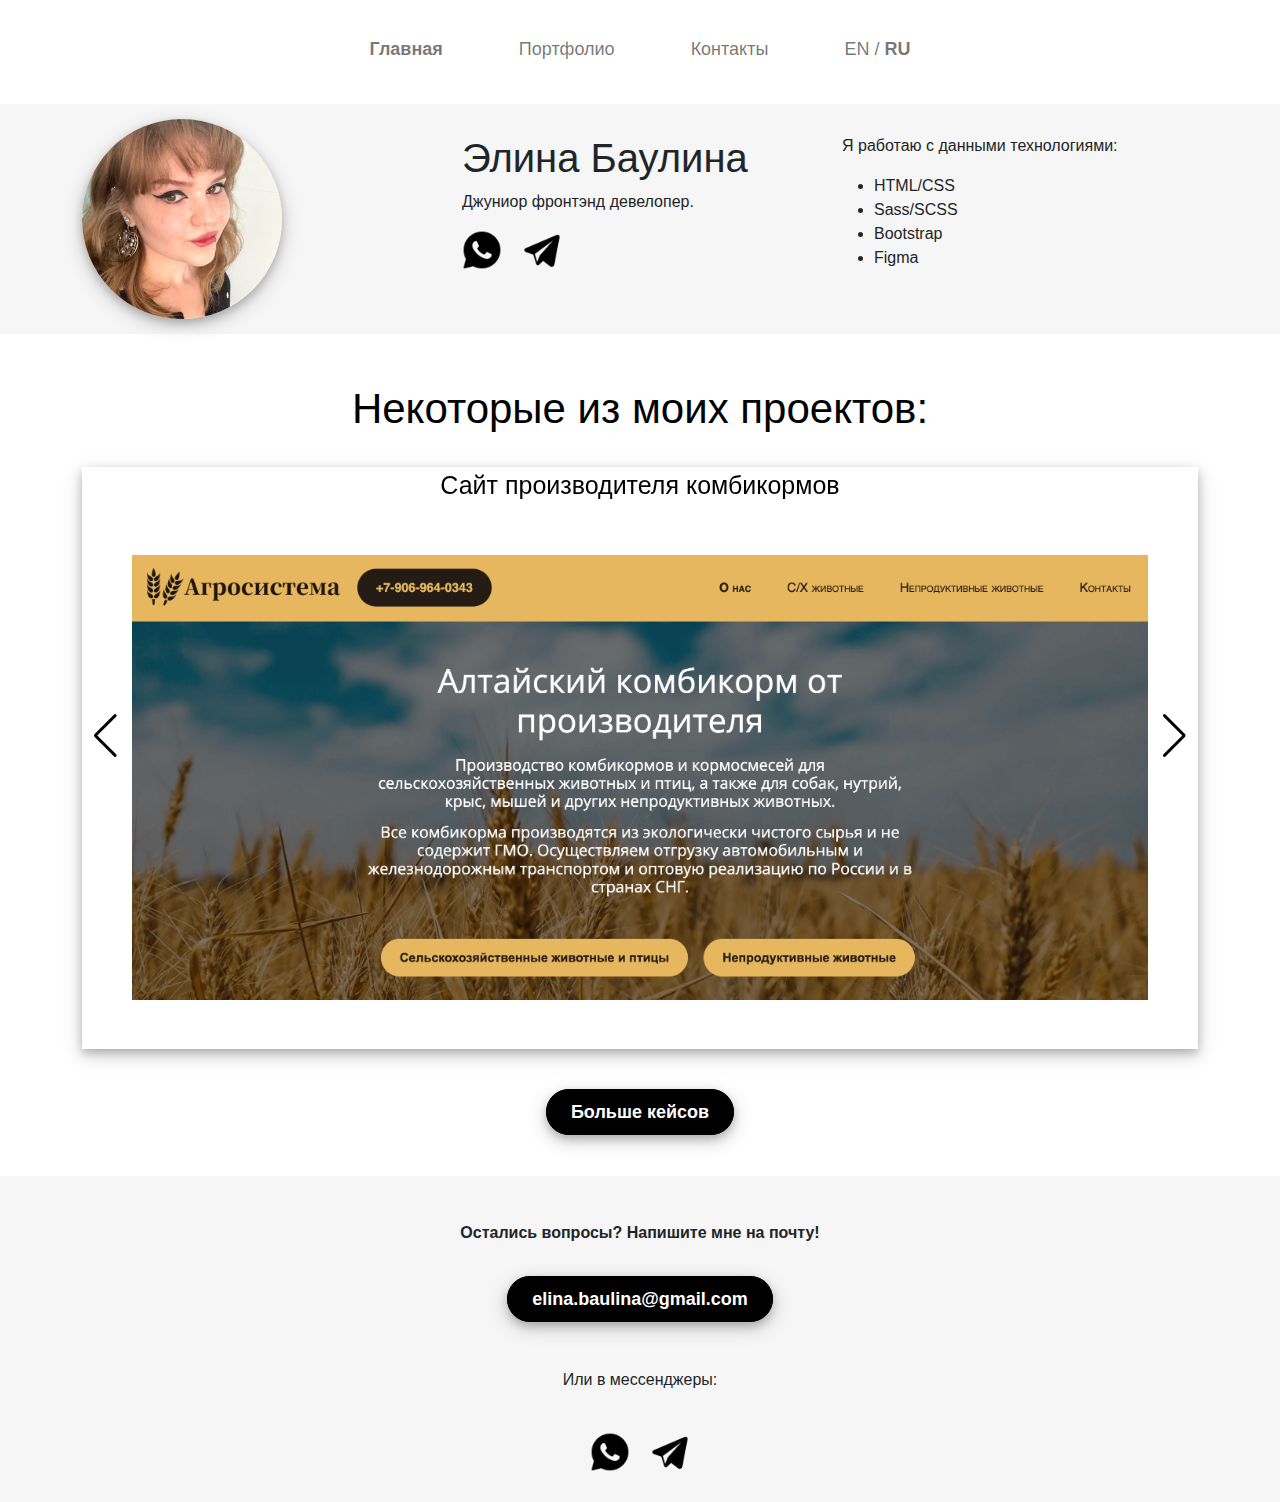
==== main.html @ d5767f3e "font experiments and edits from the senior" ====
<!DOCTYPE html>
<html lang="en">

<head>
    <meta charset="UTF-8">
    <meta name="viewport" content="width=device-width, initial-scale=1.0">
    <title>Элина Баулина</title>
    <link rel="stylesheet" href="css/bootstrap.min.css">
    <link rel="stylesheet" href="css/style.min.css">
    <link rel="stylesheet" href="css/swiper-bundle.min.css">
    <link rel="icon" href="img/favicon.png" type="image/png" sizes="64x64">
    <link rel="icon" href="img/favicon.png" type="image/png" sizes="32x32">
    <link rel="icon" href="img/favicon.png" type="image/png" sizes="16x16">
</head>

<body class="main">
    <div class="content">
        <div class="nav-table">
            <nav class="navbar navbar-expand-lg">
                <div class="container">
                    <button class="navbar-toggler" type="button" data-bs-toggle="collapse"
                        data-bs-target="#navbarSupportedContent" aria-controls="navbarSupportedContent"
                        aria-expanded="false" aria-label="Toggle navigation">
                        <span class="navbar-toggler-icon"></span>
                    </button>
                    <div class="collapse navbar-collapse" id="navbarSupportedContent">
                        <ul class="navbar-nav">
                            <li class="nav-item"><a class="nav-link" href="../portfolio/main.html"><b>Главная</b></a></li>
                            <li class="nav-item"><a class="nav-link" href="../portfolio/portfolioRU.html">Портфолио</a>
                            </li>
                            <li class="nav-item"><a class="nav-link" href="#contacts">Контакты</a></li>
                            <li class="nav-item"><a class="nav-link" href="../portfolio/index.html">EN / <b>RU</b></a></li>
                        </ul>
                    </div>
                </div>
            </nav>
        </div>
        
        <section class="meet-me">
            <div class="container">
                <div class="row">
                    
                    <div class="col-sm-4">
                        <div class="meet-me-content">
                            <picture>
                                <source srcset="img/me.webp" type="image/webp"><img class="face-pic" src="img/me.png"
                                    loading="lazy">
                            </picture>
                        </div>
                    </div>

                    <div class="col-sm-4">
                        <div class="meet-me-content">
                            <h1 class="title name">Элина Баулина</h1>
                            <p about-description>Джуниор фронтэнд девелопер.</p>
                            <ul class="menu-contacts contacts-change">
                                <li><a class="messenger" href="https://wa.me/381645310923">
                                        <picture>
                                            <source srcset="img/whatsapp.webp" type="image/webp"><img
                                                class="messenger-pic" src="img/whatsapp.png" loading="lazy">
                                        </picture>
                                    </a></li>
                                <li><a class="messenger" href="https://telegram.me/evastruggling">
                                        <picture>
                                            <source srcset="img/telegram.webp" type="image/webp"><img
                                                class="messenger-pic" src="img/telegram.png" loading="lazy">
                                        </picture>
                                    </a>
                                </li>
                            </ul>
                        </div>
                    </div>
                    <div class="col-sm-4">
                        <div class="meet-me-content">
                            <p class="skill"> Я работаю с данными технологиями:</p>
                            <ul class="skills">
                                <li>
                                    HTML/CSS
                                </li>
                                <li>
                                    Sass/SCSS
                                </li>
                                <li>
                                    Bootstrap
                                </li>
                                <li>
                                    Figma
                                </li>
                            </ul>
                        </div>
                    </div>
                    <div class="col-sm-2">
                    </div>
                </div>
            </div>
        </section>

        <section class="portfolio">
            <div class="container">
                <div class="row">
                    <div class="col-12">
                        <div class="portfolio-block">
                            <h1 class="title">Некоторые из моих проектов:</h1>
                            <div class="projects first">
                                <div class="swiper">
                                    <div class="swiper-wrapper">
                                        <div class="swiper-slide">
                                            <a class="swiper-link" href="../portfolio/index.html">Сайт производителя комбикормов</a>
                                            <source srcset="img/project1_1.webp" type="image/webp">
                                            <img src="img/project1_1.png" class="swiper-img" loading="lazy" alt="">

                                        </div>

                                        <div class="swiper-slide">
                                            <a class="swiper-link" href="../portfolio/index.html">Курсы по монтажу в CapCut</a>
                                            <source srcset="img/project2_1.webp" type="image/webp">
                                            <img src="img/project2_1.png" class="swiper-img" loading="lazy" alt="">

                                        </div>

                                    </div>
                                    <div class="container-buttons">
                                        <div class="swiper-button-prev">Previous</div>
                                        <div class="swiper-button-next">Next</div>
                                    </div>
                                </div>

                            </div>
                            <div class="check"><a class="project-button" href="../portfolio/portfolioRU.html"
                                    title="project-link"><b>Больше кейсов</b></a></div>
                        </div>
                    </div>
                </div>
            </div>
        </section>

    </div>

    <footer>
        <div class="container">
            <div class="footer-contacts" id="contacts">
                <p class="footer-description"><b>Остались вопросы? Напишите мне на почту!</b></p>
                <a class="call" href="mailto:elina.baulina@gmail.com" title="Call me"><b>elina.baulina@gmail.com</b></a>
                <p class="footer-description last">Или в мессенджеры:</p>
                <ul class="menu-contacts">
                    <li><a class="messenger" href="https://wa.me/381645310923">
                            <picture>
                                <source srcset="img/whatsapp.webp" type="image/webp"><img class="messenger-pic"
                                    src="img/whatsapp.png" loading="lazy">
                            </picture>
                        </a>
                    </li>
                    <li><a class="messenger" href="https://telegram.me/evastruggling">
                            <picture>
                                <source srcset="img/telegram.webp" type="image/webp"><img class="messenger-pic"
                                    src="img/telegram.png" loading="lazy">
                            </picture>
                        </a>
                    </li>
                </ul>
            </div>
        </div>
    </footer>

    <script src="js/bootstrap.min.js"></script>
    <script src="js/swiper-bundle.min.js"></script>
    <script src="js/plugin.js"></script>
</body>

</html>
---- css/style.min.css ----
@import"https://fonts.cdnfonts.com/css/gilroy-bold";.main{font-family:Gilroy-Regular,sans-serif}.main .nav-table{align-items:center;width:100%}.main .navbar-nav{list-style:none;display:flex;flex-direction:row;margin-left:auto;margin-right:auto}.main .navbar-nav .nav-item{padding:30px;padding-top:20px;padding-bottom:25px;font-size:18px}.main .meet-me{background-color:#f6f6f6}.main .meet-me .meet-me-content .face-pic{max-width:100%;width:200px;border-radius:120px;box-shadow:0 4px 8px 0 rgba(0,0,0,.2),0 6px 20px 0 rgba(0,0,0,.19);margin-top:15px;margin-bottom:15px;margin-left:auto}.main .meet-me .meet-me-content .contacts-change{justify-content:left}.main .meet-me .meet-me-content .name{margin-top:30px}.main .meet-me .meet-me-content .skill{margin-top:30px}.main .about-me{background-color:#f6f6f6;background-size:cover;overflow:hidden;position:relative}.main .about-me .about-block .title{color:#000;font-size:42px;text-align:center;padding-top:50px;padding-bottom:25px;margin-left:auto;margin-right:auto;max-width:700px}.main .about-me .about-block .about-description{color:#000;font-family:Open Sans,sans-serif;font-weight:400;text-align:center;font-size:20px;margin-left:auto;margin-right:auto;max-width:700px;line-height:116%}.main .about-me .about-block .bottom{padding-top:15px;padding-bottom:39px}.main .portfolio-block .title{color:#000;font-size:42px;text-align:center;padding-top:50px;padding-bottom:25px;margin-left:auto;margin-right:auto;max-width:700px}.main .portfolio-block .check{text-align:center}.main .portfolio-block .check .project-button{background-color:#000;padding:12px 24px;font-size:18px;border-radius:26px;border:solid 1px #000;text-decoration:none;color:#fff;box-shadow:0 4px 8px 0 rgba(0,0,0,.2),0 6px 20px 0 rgba(0,0,0,.19)}.main .portfolio-block .check .project-button:hover{background-color:#f6f6f6;color:#000;transition:.3s}.main .portfolio-block .projects{text-align:center;margin-bottom:50px}.main .portfolio-block .projects .swiper{box-shadow:0 4px 8px 0 rgba(0,0,0,.2),0 6px 20px 0 rgba(0,0,0,.19);display:flex;flex-direction:row;position:relative}.main .portfolio-block .projects .swiper .container-buttons{position:absolute;width:100%;height:100%}.main .portfolio-block .projects .swiper .swiper-button-prev,.main .portfolio-block .projects .swiper .swiper-button-next{font-size:0;top:50%;transform:translateY(-50%);font-size:0;color:#000}.main .portfolio-block .projects .swiper-slide .swiper-link{text-decoration:none;color:#000;font-size:25px}.main .portfolio-block .projects .swiper-slide .swiper-img{max-width:100%;position:relative;padding:50px;padding-bottom:0px;margin-bottom:50px}.main .separate-site{margin-top:50px;border-radius:45px;box-shadow:0 4px 8px 0 rgba(0,0,0,.2),0 6px 20px 0 rgba(0,0,0,.19);max-width:90%;margin-left:auto;margin-right:auto}.main .separate-site .site-pic{width:100%;padding-bottom:50px;border-radius:45px}.main .separate-site .site-titles{text-align:center;font-size:20px;text-decoration:none}.main .separate-site .site-description{text-align:center;width:80%;font-size:16px;margin-left:auto;margin-right:auto;padding-bottom:50px;text-decoration:none}.main .site-link{text-decoration:none;color:#000}.main .site-link:hover{color:#000}.main .full-size-pic{max-width:100%;margin-top:50px;box-shadow:0 4px 8px 0 rgba(0,0,0,.2),0 6px 20px 0 rgba(0,0,0,.19)}.main .visit-pic{max-width:100%;height:20px;margin-top:auto;margin-bottom:auto}footer{width:100%;text-align:center;margin-top:50px;background-color:#f6f6f6}footer .footer-contacts .footer-description{padding-top:45px;padding-bottom:25px}footer .footer-contacts .call{background-color:#000;padding:12px 24px;font-size:18px;border-radius:26px;border:solid 1px #000;text-decoration:none;color:#fff;box-shadow:0 4px 8px 0 rgba(0,0,0,.2),0 6px 20px 0 rgba(0,0,0,.19)}footer .footer-contacts .call:hover{background-color:#f6f6f6;color:#000;transition:.3s}.menu-contacts{display:flex;justify-content:center;list-style:none;gap:20px;padding-bottom:30px;margin:0;padding-left:0}.messenger{display:flex}.messenger-pic{max-width:100%;height:40px}.last{margin-top:10px;margin-bottom:15px}/*# sourceMappingURL=style.min.css.map */
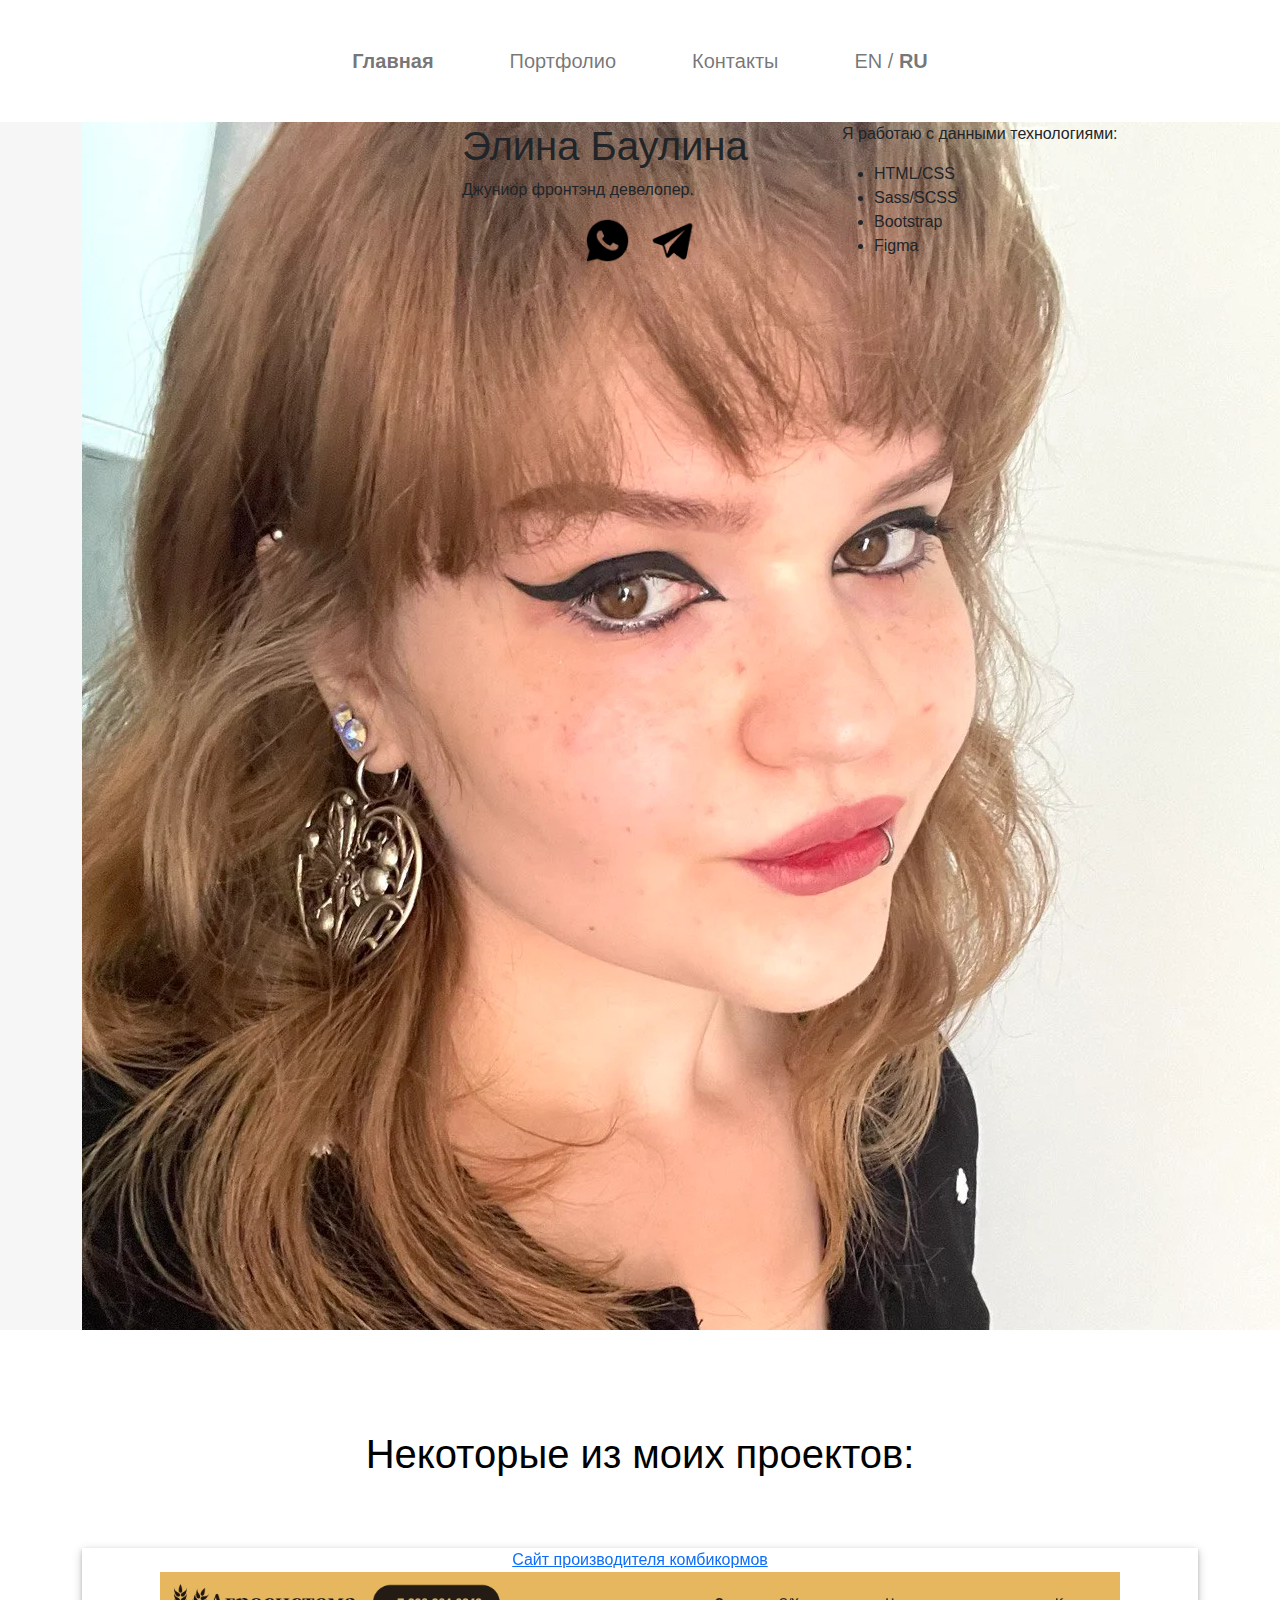
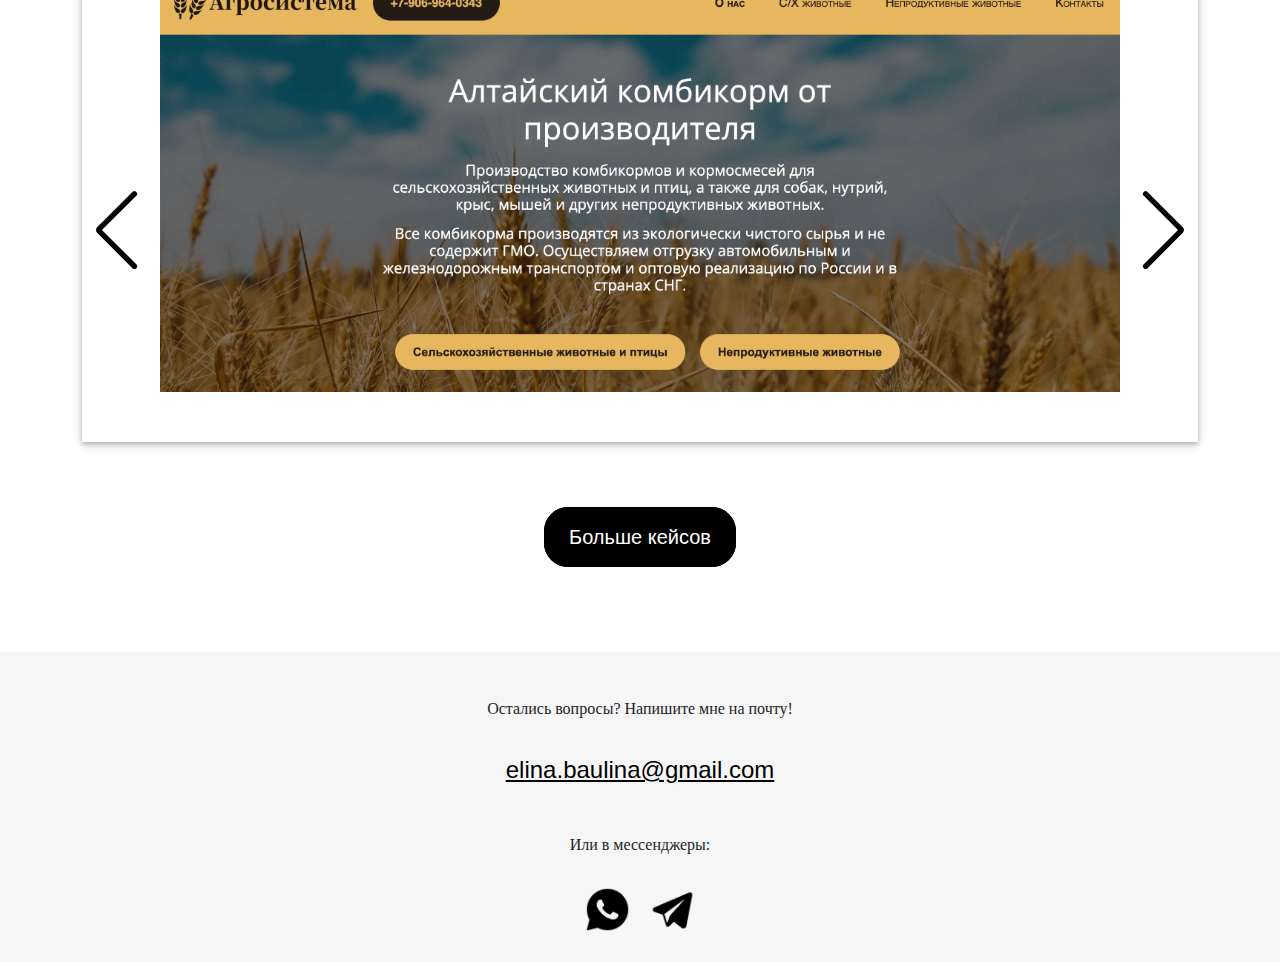
==== commit 05217c11: "more mistakes fixed" ====
--- a/main.html
+++ b/main.html
@@ -5,6 +5,7 @@
     <meta charset="UTF-8">
     <meta name="viewport" content="width=device-width, initial-scale=1.0">
     <title>Элина Баулина</title>
+    <link href="https://fonts.cdnfonts.com/css/gilroy-bold" rel="stylesheet">
     <link rel="stylesheet" href="css/bootstrap.min.css">
     <link rel="stylesheet" href="css/style.min.css">
     <link rel="stylesheet" href="css/swiper-bundle.min.css">
@@ -127,7 +128,7 @@
 
                             </div>
                             <div class="check"><a class="project-button" href="../portfolio/portfolioRU.html"
-                                    title="project-link"><b>Больше кейсов</b></a></div>
+                                    title="project-link">Больше кейсов</a></div>
                         </div>
                     </div>
                 </div>
@@ -139,8 +140,8 @@
     <footer>
         <div class="container">
             <div class="footer-contacts" id="contacts">
-                <p class="footer-description"><b>Остались вопросы? Напишите мне на почту!</b></p>
-                <a class="call" href="mailto:elina.baulina@gmail.com" title="Call me"><b>elina.baulina@gmail.com</b></a>
+                <p class="footer-description">Остались вопросы? Напишите мне на почту!</p>
+                <a class="call" href="mailto:elina.baulina@gmail.com" title="Call me">elina.baulina@gmail.com</a>
                 <p class="footer-description last">Или в мессенджеры:</p>
                 <ul class="menu-contacts">
                     <li><a class="messenger" href="https://wa.me/381645310923">
--- a/css/style.min.css
+++ b/css/style.min.css
@@ -1 +1 @@
-@import"https://fonts.cdnfonts.com/css/gilroy-bold";.main{font-family:Gilroy-Regular,sans-serif}.main .nav-table{align-items:center;width:100%}.main .navbar-nav{list-style:none;display:flex;flex-direction:row;margin-left:auto;margin-right:auto}.main .navbar-nav .nav-item{padding:30px;padding-top:20px;padding-bottom:25px;font-size:18px}.main .meet-me{background-color:#f6f6f6}.main .meet-me .meet-me-content .face-pic{max-width:100%;width:200px;border-radius:120px;box-shadow:0 4px 8px 0 rgba(0,0,0,.2),0 6px 20px 0 rgba(0,0,0,.19);margin-top:15px;margin-bottom:15px;margin-left:auto}.main .meet-me .meet-me-content .contacts-change{justify-content:left}.main .meet-me .meet-me-content .name{margin-top:30px}.main .meet-me .meet-me-content .skill{margin-top:30px}.main .about-me{background-color:#f6f6f6;background-size:cover;overflow:hidden;position:relative}.main .about-me .about-block .title{color:#000;font-size:42px;text-align:center;padding-top:50px;padding-bottom:25px;margin-left:auto;margin-right:auto;max-width:700px}.main .about-me .about-block .about-description{color:#000;font-family:Open Sans,sans-serif;font-weight:400;text-align:center;font-size:20px;margin-left:auto;margin-right:auto;max-width:700px;line-height:116%}.main .about-me .about-block .bottom{padding-top:15px;padding-bottom:39px}.main .portfolio-block .title{color:#000;font-size:42px;text-align:center;padding-top:50px;padding-bottom:25px;margin-left:auto;margin-right:auto;max-width:700px}.main .portfolio-block .check{text-align:center}.main .portfolio-block .check .project-button{background-color:#000;padding:12px 24px;font-size:18px;border-radius:26px;border:solid 1px #000;text-decoration:none;color:#fff;box-shadow:0 4px 8px 0 rgba(0,0,0,.2),0 6px 20px 0 rgba(0,0,0,.19)}.main .portfolio-block .check .project-button:hover{background-color:#f6f6f6;color:#000;transition:.3s}.main .portfolio-block .projects{text-align:center;margin-bottom:50px}.main .portfolio-block .projects .swiper{box-shadow:0 4px 8px 0 rgba(0,0,0,.2),0 6px 20px 0 rgba(0,0,0,.19);display:flex;flex-direction:row;position:relative}.main .portfolio-block .projects .swiper .container-buttons{position:absolute;width:100%;height:100%}.main .portfolio-block .projects .swiper .swiper-button-prev,.main .portfolio-block .projects .swiper .swiper-button-next{font-size:0;top:50%;transform:translateY(-50%);font-size:0;color:#000}.main .portfolio-block .projects .swiper-slide .swiper-link{text-decoration:none;color:#000;font-size:25px}.main .portfolio-block .projects .swiper-slide .swiper-img{max-width:100%;position:relative;padding:50px;padding-bottom:0px;margin-bottom:50px}.main .separate-site{margin-top:50px;border-radius:45px;box-shadow:0 4px 8px 0 rgba(0,0,0,.2),0 6px 20px 0 rgba(0,0,0,.19);max-width:90%;margin-left:auto;margin-right:auto}.main .separate-site .site-pic{width:100%;padding-bottom:50px;border-radius:45px}.main .separate-site .site-titles{text-align:center;font-size:20px;text-decoration:none}.main .separate-site .site-description{text-align:center;width:80%;font-size:16px;margin-left:auto;margin-right:auto;padding-bottom:50px;text-decoration:none}.main .site-link{text-decoration:none;color:#000}.main .site-link:hover{color:#000}.main .full-size-pic{max-width:100%;margin-top:50px;box-shadow:0 4px 8px 0 rgba(0,0,0,.2),0 6px 20px 0 rgba(0,0,0,.19)}.main .visit-pic{max-width:100%;height:20px;margin-top:auto;margin-bottom:auto}footer{width:100%;text-align:center;margin-top:50px;background-color:#f6f6f6}footer .footer-contacts .footer-description{padding-top:45px;padding-bottom:25px}footer .footer-contacts .call{background-color:#000;padding:12px 24px;font-size:18px;border-radius:26px;border:solid 1px #000;text-decoration:none;color:#fff;box-shadow:0 4px 8px 0 rgba(0,0,0,.2),0 6px 20px 0 rgba(0,0,0,.19)}footer .footer-contacts .call:hover{background-color:#f6f6f6;color:#000;transition:.3s}.menu-contacts{display:flex;justify-content:center;list-style:none;gap:20px;padding-bottom:30px;margin:0;padding-left:0}.messenger{display:flex}.messenger-pic{max-width:100%;height:40px}.last{margin-top:10px;margin-bottom:15px}/*# sourceMappingURL=style.min.css.map */+@import"https://fonts.cdnfonts.com/css/gilroy-bold";.main{font-family:Gilroy-Regular,sans-serif}.main .nav-table{align-items:center;width:100%}.main .navbar-nav{list-style:none;display:flex;flex-direction:row;margin-left:auto;margin-right:auto}.main .navbar-nav .nav-item{padding:30px;font-size:20px}.main .meet-me{background-color:#f6f6f6}.main .meet-me .meet-wrap{display:flex;flex-direction:row;position:relative}.main .meet-me .meet-wrap .meet-me-content{margin-top:auto;margin-bottom:auto}.main .meet-me .meet-wrap .meet-me-content .face-pic{max-width:100%;width:300px;border-radius:27px;box-shadow:0 2px 4px 0 rgba(0,0,0,.2),0 3px 10px 0 rgba(0,0,0,.19);margin:35px;margin-left:150px}.main .meet-me .meet-wrap .meet-me-content .contacts-change{justify-content:left}.main .meet-me .meet-wrap .meet-me-content .name{font-size:54px;padding-right:100px}.main .meet-me .meet-wrap .meet-me-content .skill{font-family:Gilroy-Bold}.main .about-me{background-color:#f6f6f6;background-size:cover;overflow:hidden;position:relative}.main .about-me .about-block .title{color:#000;font-size:40px;text-align:center;padding-top:50px;padding-bottom:20px;margin-left:auto;margin-right:auto;max-width:800px}.main .about-me .about-block .about-description{color:#000;font-weight:400;text-align:center;font-size:22px;margin-left:auto;margin-right:auto;max-width:700px;line-height:116%}.main .about-me .about-block .bottom{padding-top:20px;padding-bottom:40px}.main .portfolio-block .title{margin-top:50px;margin-bottom:50px;color:#000;font-size:40px;text-align:center;padding-top:50px;padding-bottom:20px;margin-left:auto;margin-right:auto;max-width:800px}.main .portfolio-block .check{text-align:center}.main .portfolio-block .check .project-button{font-family:Gilroy-Bold,sans-serif;background-color:#000;padding:18px 24px;font-size:20px;border-radius:24px;border:solid 1px #000;text-decoration:none;color:#fff}.main .portfolio-block .check .project-button:hover{background-color:#f6f6f6;color:#000;transition:.3s}.main .portfolio-block .projects{text-align:center;margin-bottom:80px}.main .portfolio-block .projects .swiper{box-shadow:0 2px 4px 0 rgba(0,0,0,.2),0 3px 10px 0 rgba(0,0,0,.19);display:flex;flex-direction:row;position:relative}.main .portfolio-block .projects .swiper .container-buttons{position:absolute;width:100%;height:100%}.main .portfolio-block .projects .swiper .swiper-button-prev,.main .portfolio-block .projects .swiper .swiper-button-next{font-size:0;transform:translateY(-50%);font-size:0;color:#000;--swiper-navigation-size: 80px;top:calc(50% + 75px)}.main .portfolio-block .projects .swiper-slide .swiper-title{text-decoration:none;color:#000;font-size:28px;margin-top:50px;margin-bottom:20px}.main .portfolio-block .projects .swiper-slide .swiper-img{max-width:95%;position:relative;padding:50px;padding-top:0px;padding-bottom:0px;margin-bottom:50px}.main .separate-site{margin-top:50px;border-radius:45px;box-shadow:0 2px 4px 0 rgba(0,0,0,.2),0 3px 10px 0 rgba(0,0,0,.19);max-width:90%;margin-left:auto;margin-right:auto}.main .separate-site .site-pic{width:100%;padding-bottom:50px;border-radius:45px}.main .separate-site .site-titles{text-align:center;font-size:24px;text-decoration:none}.main .separate-site .site-description{font-family:Gilroy-Regular;text-align:center;width:80%;font-size:20px;margin-left:auto;margin-right:auto;padding-bottom:55px;text-decoration:none}.main .site-link{font-family:Gilroy-Bold,sans-serif;background-color:#000;padding:18px 24px;font-size:20px;border-radius:24px;border:solid 1px #000;text-decoration:none;color:#fff;font-family:Gilroy-Bold;margin-right:auto;margin-left:auto}.main .site-link:hover{color:#000}.main .full-size-pic{max-width:100%;margin-top:50px;box-shadow:0 2px 4px 0 rgba(0,0,0,.2),0 3px 10px 0 rgba(0,0,0,.19)}.main .visit-pic{max-width:100%;height:20px;margin-top:auto;margin-bottom:auto}footer{width:100%;text-align:center;margin-top:100px;background-color:#f6f6f6}footer .footer-contacts .footer-description{font-family:Gilroy-Bold;padding-top:45px;padding-bottom:15px}footer .footer-contacts .call{font-size:24px;color:#000}footer .footer-contacts .call:hover{background-color:#f6f6f6;color:#000;transition:.3s}.menu-contacts{display:flex;justify-content:center;list-style:none;gap:20px;padding-bottom:30px;margin:0;padding-left:0}.messenger{display:flex}.messenger-pic{max-width:100%;height:45px}.last{margin-bottom:15px}/*# sourceMappingURL=style.min.css.map */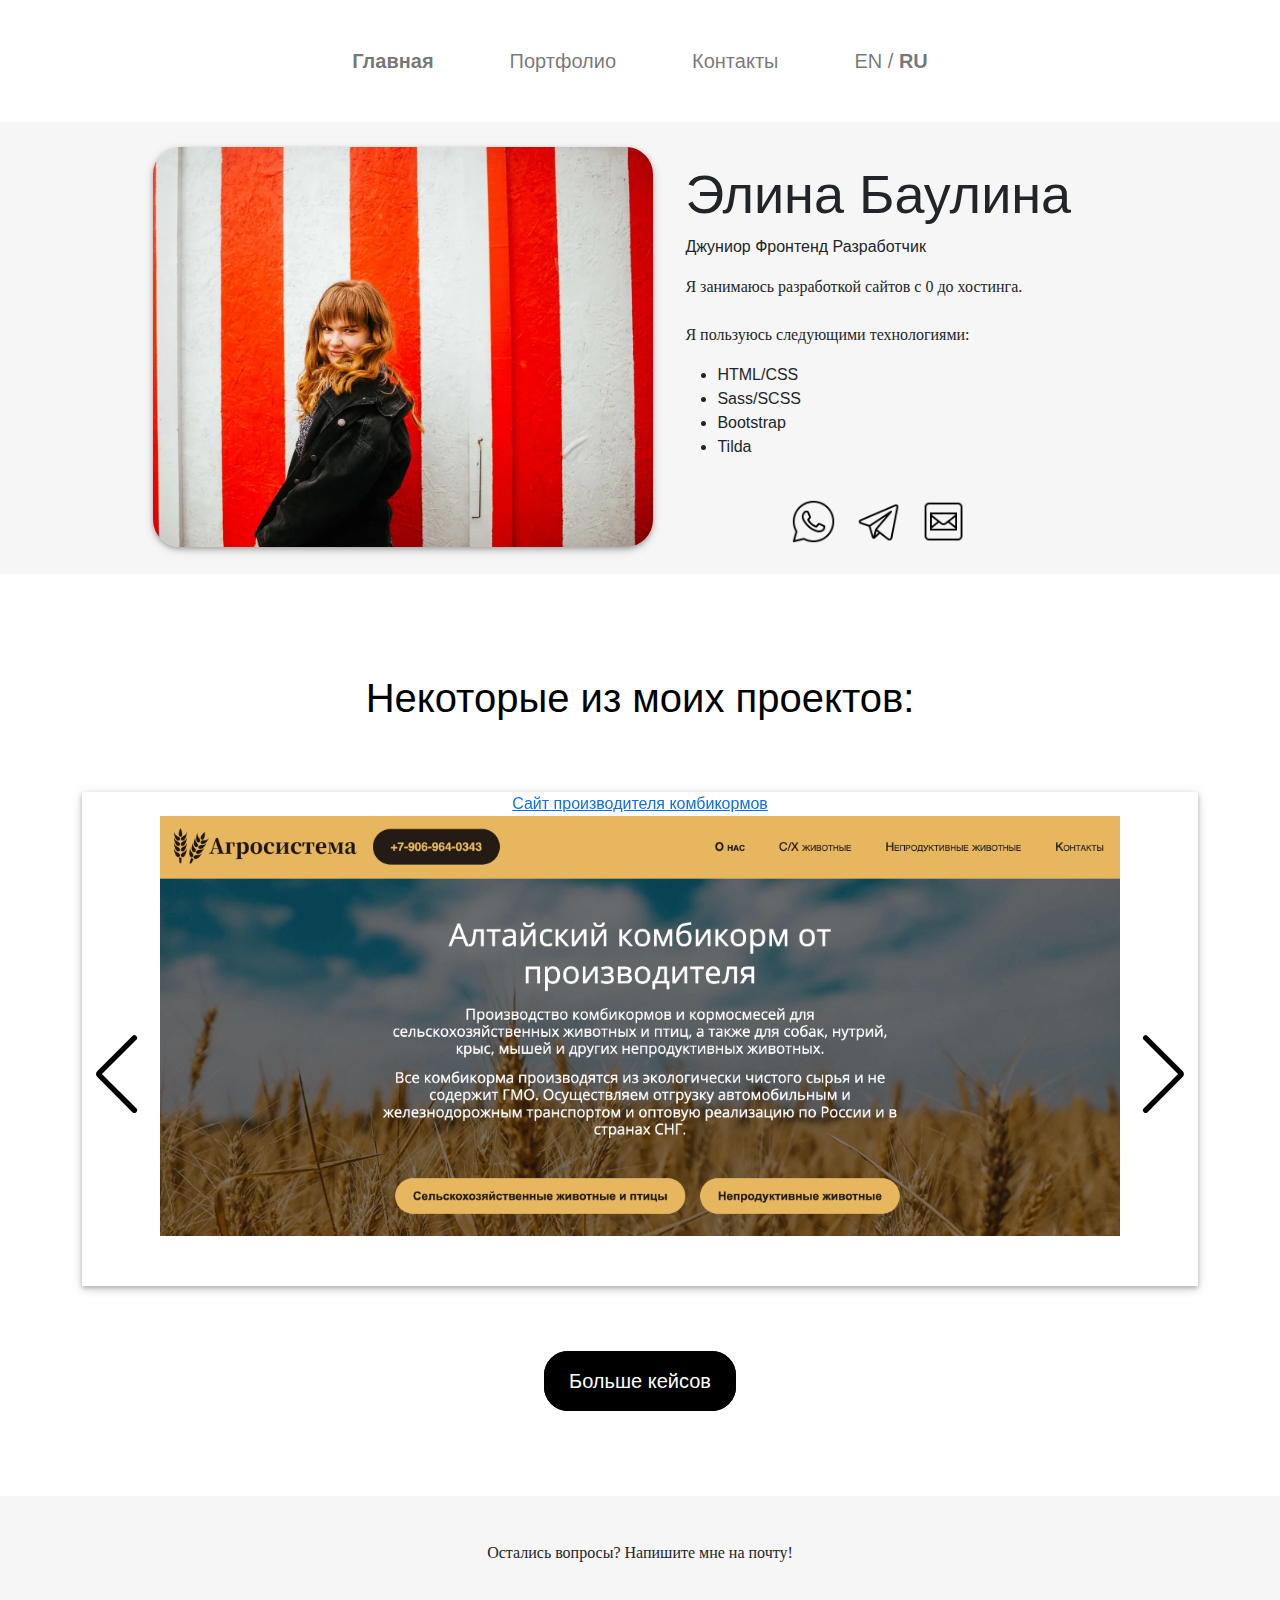
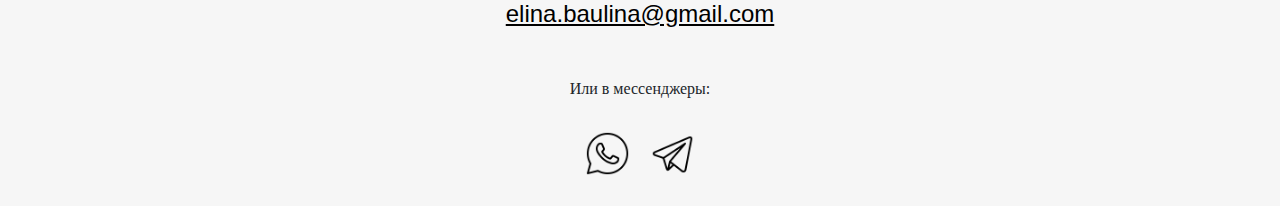
==== commit a29f5bb3: "hopefully header is done" ====
--- a/main.html
+++ b/main.html
@@ -26,72 +26,68 @@
                     </button>
                     <div class="collapse navbar-collapse" id="navbarSupportedContent">
                         <ul class="navbar-nav">
-                            <li class="nav-item"><a class="nav-link" href="../portfolio/main.html"><b>Главная</b></a></li>
+                            <li class="nav-item"><a class="nav-link" href="../portfolio/main.html"><b>Главная</b></a>
+                            </li>
                             <li class="nav-item"><a class="nav-link" href="../portfolio/portfolioRU.html">Портфолио</a>
                             </li>
                             <li class="nav-item"><a class="nav-link" href="#contacts">Контакты</a></li>
-                            <li class="nav-item"><a class="nav-link" href="../portfolio/index.html">EN / <b>RU</b></a></li>
+                            <li class="nav-item"><a class="nav-link" href="../portfolio/index.html">EN / <b>RU</b></a>
+                            </li>
                         </ul>
                     </div>
                 </div>
             </nav>
         </div>
-        
+
         <section class="meet-me">
-            <div class="container">
-                <div class="row">
-                    
-                    <div class="col-sm-4">
-                        <div class="meet-me-content">
-                            <picture>
-                                <source srcset="img/me.webp" type="image/webp"><img class="face-pic" src="img/me.png"
-                                    loading="lazy">
-                            </picture>
-                        </div>
-                    </div>
+            <div class="meet-wrap">
+                <div class="meet-me-content-1">
+                    <picture>
+                        <source srcset="img/me.webp" type="image/webp"><img class="face-pic" src="img/me.png"
+                            loading="lazy">
+                    </picture>
+                </div>
 
-                    <div class="col-sm-4">
-                        <div class="meet-me-content">
-                            <h1 class="title name">Элина Баулина</h1>
-                            <p about-description>Джуниор фронтэнд девелопер.</p>
-                            <ul class="menu-contacts contacts-change">
-                                <li><a class="messenger" href="https://wa.me/381645310923">
-                                        <picture>
-                                            <source srcset="img/whatsapp.webp" type="image/webp"><img
-                                                class="messenger-pic" src="img/whatsapp.png" loading="lazy">
-                                        </picture>
-                                    </a></li>
-                                <li><a class="messenger" href="https://telegram.me/evastruggling">
-                                        <picture>
-                                            <source srcset="img/telegram.webp" type="image/webp"><img
-                                                class="messenger-pic" src="img/telegram.png" loading="lazy">
-                                        </picture>
-                                    </a>
-                                </li>
-                            </ul>
-                        </div>
-                    </div>
-                    <div class="col-sm-4">
-                        <div class="meet-me-content">
-                            <p class="skill"> Я работаю с данными технологиями:</p>
-                            <ul class="skills">
-                                <li>
-                                    HTML/CSS
-                                </li>
-                                <li>
-                                    Sass/SCSS
-                                </li>
-                                <li>
-                                    Bootstrap
-                                </li>
-                                <li>
-                                    Figma
-                                </li>
-                            </ul>
-                        </div>
-                    </div>
-                    <div class="col-sm-2">
-                    </div>
+                <div class="meet-me-content-2">
+                    <h1 class="title name">Элина Баулина</h1>
+                    <p about-description> Джуниор Фронтенд Разработчик</p>
+                    <p class="skill"> Я занимаюсь разработкой сайтов с 0 до хостинга.<br> <br> Я пользуюсь следующими технологиями:</p>
+                    <ul class="skills">
+                        <li>
+                            HTML/CSS
+                        </li>
+                        <li>
+                            Sass/SCSS
+                        </li>
+                        <li>
+                            Bootstrap
+                        </li>
+                        <li>
+                            Tilda
+                        </li>
+                    </ul>
+                    <ul class="menu-contacts contacts-change">
+                        <li><a class="messenger" href="https://wa.me/381645310923">
+                                <picture>
+                                    <source srcset="img/whatsapp.webp" type="image/webp"><img class="messenger-pic"
+                                        src="img/whatsapp.png" loading="lazy">
+                                </picture>
+                            </a></li>
+                        <li><a class="messenger" href="https://telegram.me/evastruggling">
+                                <picture>
+                                    <source srcset="img/telegram.webp" type="image/webp"><img class="messenger-pic"
+                                        src="img/telegram.png" loading="lazy">
+                                </picture>
+                            </a>
+                        </li>
+                        <li><a class="messenger" href="mailto:elina.baulina@gmail.com">
+                                <picture>
+                                    <source srcset="img/mail.webp" type="image/webp"><img class="messenger-pic"
+                                        src="img/mail.png" loading="lazy">
+                                </picture>
+                            </a>
+                        </li>
+                    </ul>
                 </div>
             </div>
         </section>
@@ -106,14 +102,16 @@
                                 <div class="swiper">
                                     <div class="swiper-wrapper">
                                         <div class="swiper-slide">
-                                            <a class="swiper-link" href="../portfolio/index.html">Сайт производителя комбикормов</a>
+                                            <a class="swiper-link" href="../portfolio/index.html">Сайт производителя
+                                                комбикормов</a>
                                             <source srcset="img/project1_1.webp" type="image/webp">
                                             <img src="img/project1_1.png" class="swiper-img" loading="lazy" alt="">
 
                                         </div>
 
                                         <div class="swiper-slide">
-                                            <a class="swiper-link" href="../portfolio/index.html">Курсы по монтажу в CapCut</a>
+                                            <a class="swiper-link" href="../portfolio/index.html">Курсы по монтажу в
+                                                CapCut</a>
                                             <source srcset="img/project2_1.webp" type="image/webp">
                                             <img src="img/project2_1.png" class="swiper-img" loading="lazy" alt="">
 
--- a/css/style.min.css
+++ b/css/style.min.css
@@ -1 +1 @@
-@import"https://fonts.cdnfonts.com/css/gilroy-bold";.main{font-family:Gilroy-Regular,sans-serif}.main .nav-table{align-items:center;width:100%}.main .navbar-nav{list-style:none;display:flex;flex-direction:row;margin-left:auto;margin-right:auto}.main .navbar-nav .nav-item{padding:30px;font-size:20px}.main .meet-me{background-color:#f6f6f6}.main .meet-me .meet-wrap{display:flex;flex-direction:row;position:relative}.main .meet-me .meet-wrap .meet-me-content{margin-top:auto;margin-bottom:auto}.main .meet-me .meet-wrap .meet-me-content .face-pic{max-width:100%;width:300px;border-radius:27px;box-shadow:0 2px 4px 0 rgba(0,0,0,.2),0 3px 10px 0 rgba(0,0,0,.19);margin:35px;margin-left:150px}.main .meet-me .meet-wrap .meet-me-content .contacts-change{justify-content:left}.main .meet-me .meet-wrap .meet-me-content .name{font-size:54px;padding-right:100px}.main .meet-me .meet-wrap .meet-me-content .skill{font-family:Gilroy-Bold}.main .about-me{background-color:#f6f6f6;background-size:cover;overflow:hidden;position:relative}.main .about-me .about-block .title{color:#000;font-size:40px;text-align:center;padding-top:50px;padding-bottom:20px;margin-left:auto;margin-right:auto;max-width:800px}.main .about-me .about-block .about-description{color:#000;font-weight:400;text-align:center;font-size:22px;margin-left:auto;margin-right:auto;max-width:700px;line-height:116%}.main .about-me .about-block .bottom{padding-top:20px;padding-bottom:40px}.main .portfolio-block .title{margin-top:50px;margin-bottom:50px;color:#000;font-size:40px;text-align:center;padding-top:50px;padding-bottom:20px;margin-left:auto;margin-right:auto;max-width:800px}.main .portfolio-block .check{text-align:center}.main .portfolio-block .check .project-button{font-family:Gilroy-Bold,sans-serif;background-color:#000;padding:18px 24px;font-size:20px;border-radius:24px;border:solid 1px #000;text-decoration:none;color:#fff}.main .portfolio-block .check .project-button:hover{background-color:#f6f6f6;color:#000;transition:.3s}.main .portfolio-block .projects{text-align:center;margin-bottom:80px}.main .portfolio-block .projects .swiper{box-shadow:0 2px 4px 0 rgba(0,0,0,.2),0 3px 10px 0 rgba(0,0,0,.19);display:flex;flex-direction:row;position:relative}.main .portfolio-block .projects .swiper .container-buttons{position:absolute;width:100%;height:100%}.main .portfolio-block .projects .swiper .swiper-button-prev,.main .portfolio-block .projects .swiper .swiper-button-next{font-size:0;transform:translateY(-50%);font-size:0;color:#000;--swiper-navigation-size: 80px;top:calc(50% + 75px)}.main .portfolio-block .projects .swiper-slide .swiper-title{text-decoration:none;color:#000;font-size:28px;margin-top:50px;margin-bottom:20px}.main .portfolio-block .projects .swiper-slide .swiper-img{max-width:95%;position:relative;padding:50px;padding-top:0px;padding-bottom:0px;margin-bottom:50px}.main .separate-site{margin-top:50px;border-radius:45px;box-shadow:0 2px 4px 0 rgba(0,0,0,.2),0 3px 10px 0 rgba(0,0,0,.19);max-width:90%;margin-left:auto;margin-right:auto}.main .separate-site .site-pic{width:100%;padding-bottom:50px;border-radius:45px}.main .separate-site .site-titles{text-align:center;font-size:24px;text-decoration:none}.main .separate-site .site-description{font-family:Gilroy-Regular;text-align:center;width:80%;font-size:20px;margin-left:auto;margin-right:auto;padding-bottom:55px;text-decoration:none}.main .site-link{font-family:Gilroy-Bold,sans-serif;background-color:#000;padding:18px 24px;font-size:20px;border-radius:24px;border:solid 1px #000;text-decoration:none;color:#fff;font-family:Gilroy-Bold;margin-right:auto;margin-left:auto}.main .site-link:hover{color:#000}.main .full-size-pic{max-width:100%;margin-top:50px;box-shadow:0 2px 4px 0 rgba(0,0,0,.2),0 3px 10px 0 rgba(0,0,0,.19)}.main .visit-pic{max-width:100%;height:20px;margin-top:auto;margin-bottom:auto}footer{width:100%;text-align:center;margin-top:100px;background-color:#f6f6f6}footer .footer-contacts .footer-description{font-family:Gilroy-Bold;padding-top:45px;padding-bottom:15px}footer .footer-contacts .call{font-size:24px;color:#000}footer .footer-contacts .call:hover{background-color:#f6f6f6;color:#000;transition:.3s}.menu-contacts{display:flex;justify-content:center;list-style:none;gap:20px;padding-bottom:30px;margin:0;padding-left:0}.messenger{display:flex}.messenger-pic{max-width:100%;height:45px}.last{margin-bottom:15px}/*# sourceMappingURL=style.min.css.map */+@import"https://fonts.cdnfonts.com/css/gilroy-bold";.main{font-family:Gilroy-Regular,sans-serif}.main .nav-table{align-items:center;width:100%}.main .navbar-nav{list-style:none;display:flex;flex-direction:row;margin-left:auto;margin-right:auto}.main .navbar-nav .nav-item{padding:30px;font-size:20px}.main .meet-me{background-color:#f6f6f6}.main .meet-me .meet-wrap{display:flex;flex-direction:row;position:relative;padding-left:10%}.main .meet-me .meet-wrap .meet-me-content-1 .face-pic{max-width:100%;max-height:400px;border-radius:27px;box-shadow:0 2px 4px 0 rgba(0,0,0,.2),0 3px 10px 0 rgba(0,0,0,.19);margin:5%}.main .meet-me .meet-wrap .meet-me-content-2{margin-top:auto;margin-bottom:auto;margin-left:5%}.main .meet-me .meet-wrap .meet-me-content-2 .contacts-change{margin-top:40px}.main .meet-me .meet-wrap .meet-me-content-2 .name{font-size:54px;padding-top:40px}.main .meet-me .meet-wrap .meet-me-content-2 .skill{font-family:Gilroy-Bold}.main .about-me{background-color:#f6f6f6;background-size:cover;overflow:hidden;position:relative}.main .about-me .about-block .title{color:#000;font-size:40px;text-align:center;padding-top:50px;padding-bottom:20px;margin-left:auto;margin-right:auto;max-width:800px}.main .about-me .about-block .about-description{color:#000;font-weight:400;text-align:center;font-size:22px;margin-left:auto;margin-right:auto;max-width:700px;line-height:116%}.main .about-me .about-block .bottom{padding-top:20px;padding-bottom:40px}.main .portfolio-block .title{margin-top:50px;margin-bottom:50px;color:#000;font-size:40px;text-align:center;padding-top:50px;padding-bottom:20px;margin-left:auto;margin-right:auto;max-width:800px}.main .portfolio-block .check{text-align:center}.main .portfolio-block .check .project-button{font-family:Gilroy-Bold,sans-serif;background-color:#000;padding:18px 24px;font-size:20px;border-radius:24px;border:solid 1px #000;text-decoration:none;color:#fff}.main .portfolio-block .check .project-button:hover{background-color:#f6f6f6;color:#000;transition:.3s}.main .portfolio-block .projects{text-align:center;margin-bottom:80px}.main .portfolio-block .projects .swiper{box-shadow:0 2px 4px 0 rgba(0,0,0,.2),0 3px 10px 0 rgba(0,0,0,.19);display:flex;flex-direction:row;position:relative}.main .portfolio-block .projects .swiper .container-buttons{position:absolute;width:100%;height:100%}.main .portfolio-block .projects .swiper .swiper-button-prev,.main .portfolio-block .projects .swiper .swiper-button-next{font-size:0;transform:translateY(-50%);font-size:0;color:#000;--swiper-navigation-size: 80px;top:calc(50% + 75px)}.main .portfolio-block .projects .swiper-slide .swiper-title{text-decoration:none;color:#000;font-size:28px;margin-top:50px;margin-bottom:20px}.main .portfolio-block .projects .swiper-slide .swiper-img{max-width:95%;position:relative;padding:50px;padding-top:0px;padding-bottom:0px;margin-bottom:50px}.main .separate-site{margin-top:50px;border-radius:45px;box-shadow:0 2px 4px 0 rgba(0,0,0,.2),0 3px 10px 0 rgba(0,0,0,.19);max-width:95%;margin-left:auto;margin-right:auto;padding-bottom:35px}.main .separate-site .site-pic{width:100%;padding-bottom:50px;border-radius:45px}.main .separate-site .site-titles{text-align:center;font-size:24px;text-decoration:none}.main .separate-site .site-description{font-family:Gilroy-Regular;text-align:center;width:80%;font-size:20px;margin-left:auto;margin-right:auto;padding-bottom:30px;text-decoration:none}.main .site-link{font-family:Gilroy-Bold,sans-serif;background-color:#000;padding:18px 24px;font-size:20px;border-radius:24px;border:solid 1px #000;text-decoration:none;color:#fff;max-width:250px;display:block;margin-left:auto;margin-right:auto;text-align:center;font-family:Gilroy-Bold}.main .site-link:hover{color:#000}.main .full-size-pic{max-width:100%;margin-top:50px;box-shadow:0 2px 4px 0 rgba(0,0,0,.2),0 3px 10px 0 rgba(0,0,0,.19)}.main .visit-pic{max-width:100%;height:20px;margin-top:auto;margin-bottom:auto}footer{width:100%;text-align:center;margin-top:100px;background-color:#f6f6f6}footer .footer-contacts .footer-description{font-family:Gilroy-Bold;padding-top:45px;padding-bottom:15px}footer .footer-contacts .call{font-size:24px;color:#000}footer .footer-contacts .call:hover{background-color:#f6f6f6;color:#000;transition:.3s}.menu-contacts{display:flex;justify-content:center;list-style:none;gap:20px;padding-bottom:30px;margin:0;padding-left:0}.messenger{display:flex}.messenger-pic{max-width:100%;height:45px}.last{margin-bottom:15px}/*# sourceMappingURL=style.min.css.map */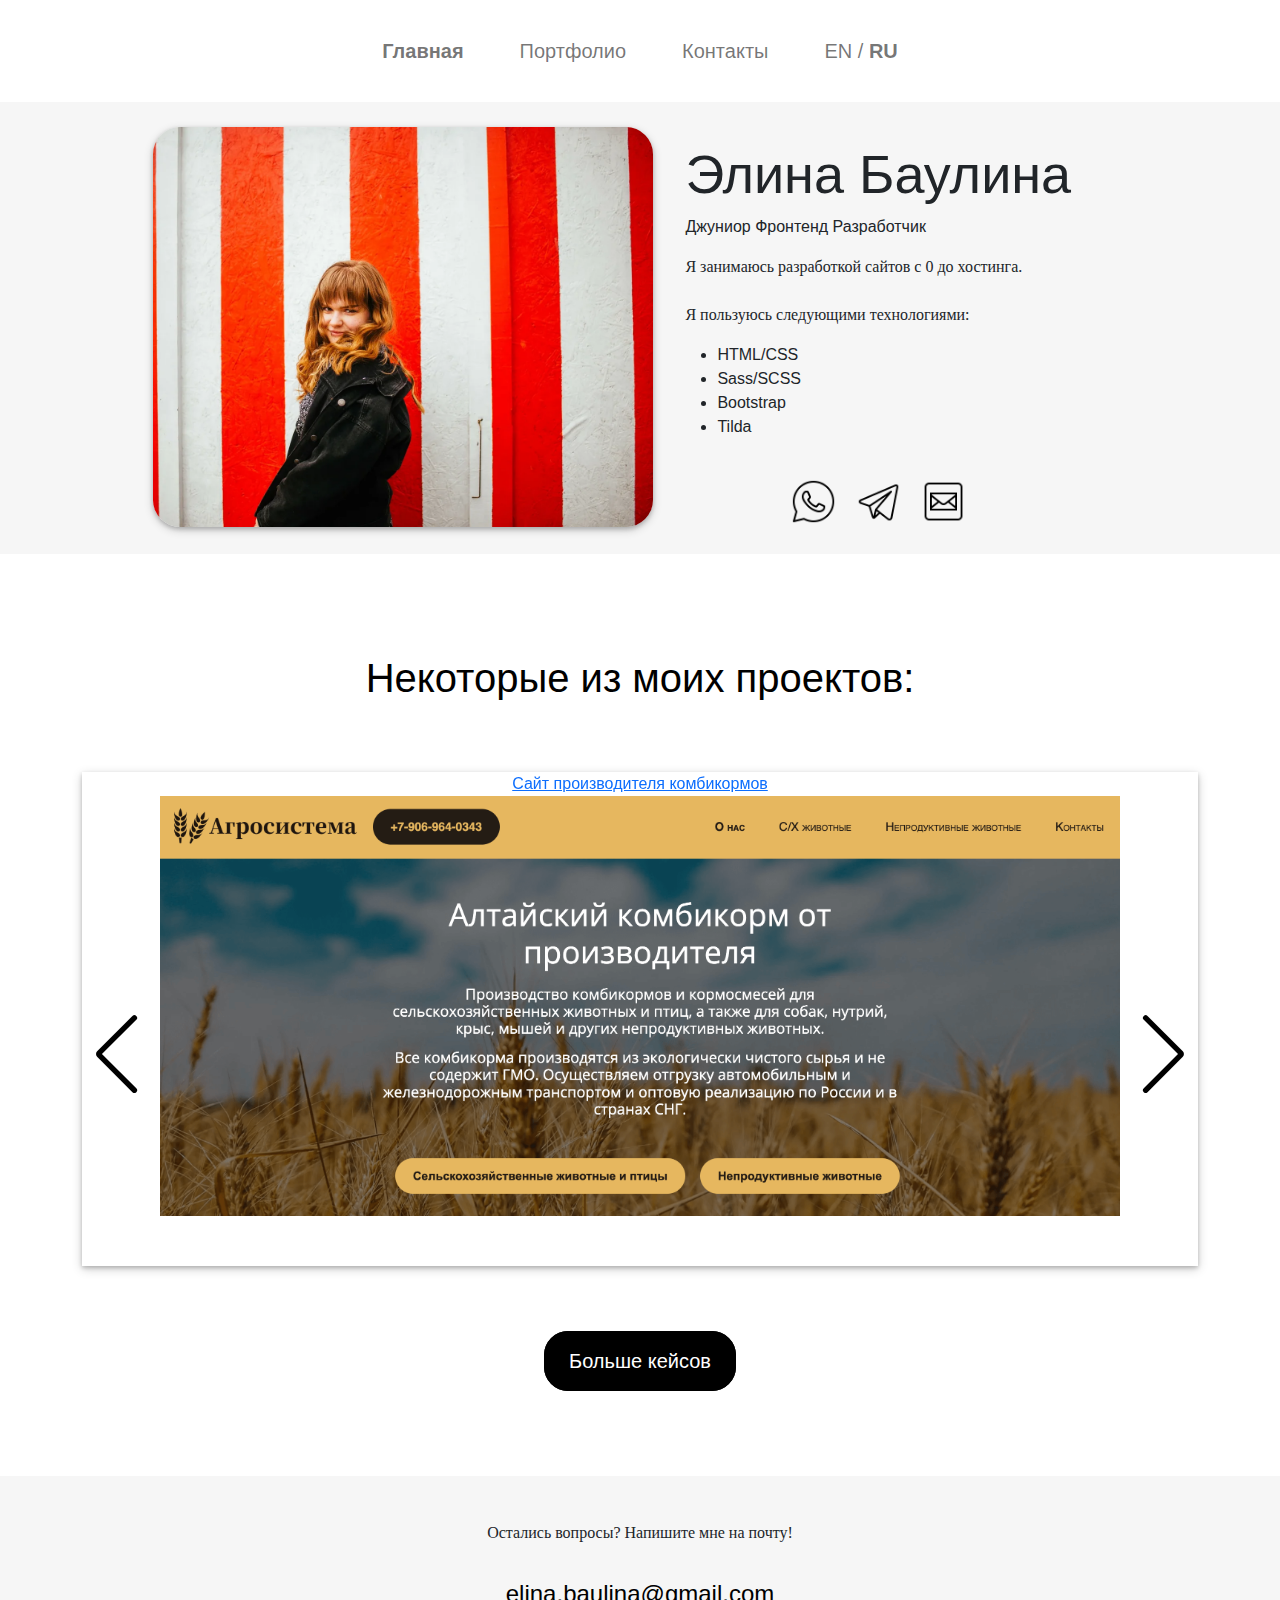
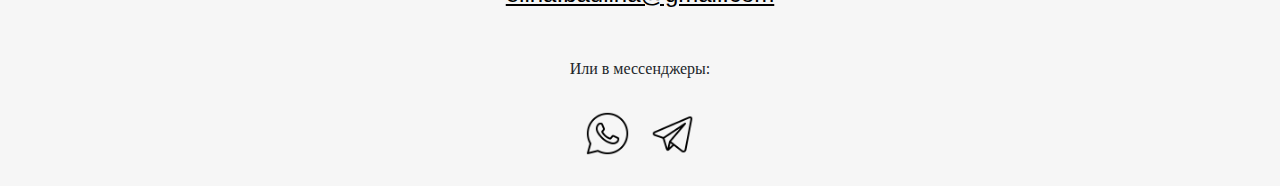
==== commit c12b3274: "started adapting" ====
--- a/main.html
+++ b/main.html
@@ -139,7 +139,7 @@
         <div class="container">
             <div class="footer-contacts" id="contacts">
                 <p class="footer-description">Остались вопросы? Напишите мне на почту!</p>
-                <a class="call" href="mailto:elina.baulina@gmail.com" title="Call me">elina.baulina@gmail.com</a>
+                <a class="call" href="mailto:elina.baulina@gmail.com">elina.baulina@gmail.com</a>
                 <p class="footer-description last">Или в мессенджеры:</p>
                 <ul class="menu-contacts">
                     <li><a class="messenger" href="https://wa.me/381645310923">
--- a/css/style.min.css
+++ b/css/style.min.css
@@ -1 +1 @@
-@import"https://fonts.cdnfonts.com/css/gilroy-bold";.main{font-family:Gilroy-Regular,sans-serif}.main .nav-table{align-items:center;width:100%}.main .navbar-nav{list-style:none;display:flex;flex-direction:row;margin-left:auto;margin-right:auto}.main .navbar-nav .nav-item{padding:30px;font-size:20px}.main .meet-me{background-color:#f6f6f6}.main .meet-me .meet-wrap{display:flex;flex-direction:row;position:relative;padding-left:10%}.main .meet-me .meet-wrap .meet-me-content-1 .face-pic{max-width:100%;max-height:400px;border-radius:27px;box-shadow:0 2px 4px 0 rgba(0,0,0,.2),0 3px 10px 0 rgba(0,0,0,.19);margin:5%}.main .meet-me .meet-wrap .meet-me-content-2{margin-top:auto;margin-bottom:auto;margin-left:5%}.main .meet-me .meet-wrap .meet-me-content-2 .contacts-change{margin-top:40px}.main .meet-me .meet-wrap .meet-me-content-2 .name{font-size:54px;padding-top:40px}.main .meet-me .meet-wrap .meet-me-content-2 .skill{font-family:Gilroy-Bold}.main .about-me{background-color:#f6f6f6;background-size:cover;overflow:hidden;position:relative}.main .about-me .about-block .title{color:#000;font-size:40px;text-align:center;padding-top:50px;padding-bottom:20px;margin-left:auto;margin-right:auto;max-width:800px}.main .about-me .about-block .about-description{color:#000;font-weight:400;text-align:center;font-size:22px;margin-left:auto;margin-right:auto;max-width:700px;line-height:116%}.main .about-me .about-block .bottom{padding-top:20px;padding-bottom:40px}.main .portfolio-block .title{margin-top:50px;margin-bottom:50px;color:#000;font-size:40px;text-align:center;padding-top:50px;padding-bottom:20px;margin-left:auto;margin-right:auto;max-width:800px}.main .portfolio-block .check{text-align:center}.main .portfolio-block .check .project-button{font-family:Gilroy-Bold,sans-serif;background-color:#000;padding:18px 24px;font-size:20px;border-radius:24px;border:solid 1px #000;text-decoration:none;color:#fff}.main .portfolio-block .check .project-button:hover{background-color:#f6f6f6;color:#000;transition:.3s}.main .portfolio-block .projects{text-align:center;margin-bottom:80px}.main .portfolio-block .projects .swiper{box-shadow:0 2px 4px 0 rgba(0,0,0,.2),0 3px 10px 0 rgba(0,0,0,.19);display:flex;flex-direction:row;position:relative}.main .portfolio-block .projects .swiper .container-buttons{position:absolute;width:100%;height:100%}.main .portfolio-block .projects .swiper .swiper-button-prev,.main .portfolio-block .projects .swiper .swiper-button-next{font-size:0;transform:translateY(-50%);font-size:0;color:#000;--swiper-navigation-size: 80px;top:calc(50% + 75px)}.main .portfolio-block .projects .swiper-slide .swiper-title{text-decoration:none;color:#000;font-size:28px;margin-top:50px;margin-bottom:20px}.main .portfolio-block .projects .swiper-slide .swiper-img{max-width:95%;position:relative;padding:50px;padding-top:0px;padding-bottom:0px;margin-bottom:50px}.main .separate-site{margin-top:50px;border-radius:45px;box-shadow:0 2px 4px 0 rgba(0,0,0,.2),0 3px 10px 0 rgba(0,0,0,.19);max-width:95%;margin-left:auto;margin-right:auto;padding-bottom:35px}.main .separate-site .site-pic{width:100%;padding-bottom:50px;border-radius:45px}.main .separate-site .site-titles{text-align:center;font-size:24px;text-decoration:none}.main .separate-site .site-description{font-family:Gilroy-Regular;text-align:center;width:80%;font-size:20px;margin-left:auto;margin-right:auto;padding-bottom:30px;text-decoration:none}.main .site-link{font-family:Gilroy-Bold,sans-serif;background-color:#000;padding:18px 24px;font-size:20px;border-radius:24px;border:solid 1px #000;text-decoration:none;color:#fff;max-width:250px;display:block;margin-left:auto;margin-right:auto;text-align:center;font-family:Gilroy-Bold}.main .site-link:hover{color:#000}.main .full-size-pic{max-width:100%;margin-top:50px;box-shadow:0 2px 4px 0 rgba(0,0,0,.2),0 3px 10px 0 rgba(0,0,0,.19)}.main .visit-pic{max-width:100%;height:20px;margin-top:auto;margin-bottom:auto}footer{width:100%;text-align:center;margin-top:100px;background-color:#f6f6f6}footer .footer-contacts .footer-description{font-family:Gilroy-Bold;padding-top:45px;padding-bottom:15px}footer .footer-contacts .call{font-size:24px;color:#000}footer .footer-contacts .call:hover{background-color:#f6f6f6;color:#000;transition:.3s}.menu-contacts{display:flex;justify-content:center;list-style:none;gap:20px;padding-bottom:30px;margin:0;padding-left:0}.messenger{display:flex}.messenger-pic{max-width:100%;height:45px}.last{margin-bottom:15px}/*# sourceMappingURL=style.min.css.map */+@import"https://fonts.cdnfonts.com/css/gilroy-bold";.main{font-family:Gilroy-Regular,sans-serif}.main .nav-table{align-items:center;width:100%}.main .navbar-nav{list-style:none;display:flex;flex-direction:row;margin-left:auto;margin-right:auto}.main .navbar-nav .nav-item{padding:20px;font-size:20px}.main .meet-me{background-color:#f6f6f6}.main .meet-me .meet-wrap{display:flex;flex-direction:row;position:relative;padding-left:10%}.main .meet-me .meet-wrap .meet-me-content-1 .face-pic{max-width:100%;max-height:400px;border-radius:27px;box-shadow:0 2px 4px 0 rgba(0,0,0,.2),0 3px 10px 0 rgba(0,0,0,.19);margin:5%}.main .meet-me .meet-wrap .meet-me-content-2{margin-top:auto;margin-bottom:auto;margin-left:5%}.main .meet-me .meet-wrap .meet-me-content-2 .contacts-change{margin-top:40px}.main .meet-me .meet-wrap .meet-me-content-2 .name{font-size:54px;padding-top:40px}.main .meet-me .meet-wrap .meet-me-content-2 .skill{font-family:Gilroy-Bold}.main .about-me{background-color:#f6f6f6;background-size:cover;overflow:hidden;position:relative}.main .about-me .about-block .title{color:#000;font-size:40px;text-align:center;padding-top:50px;padding-bottom:20px;margin-left:auto;margin-right:auto;max-width:800px}.main .about-me .about-block .about-description{color:#000;font-weight:400;text-align:center;font-size:22px;margin-left:auto;margin-right:auto;max-width:700px;line-height:116%}.main .about-me .about-block .bottom{padding-top:20px;padding-bottom:40px}.main .about-me .about-block .project-link{color:#000;font-family:Gilroy-Bold;transition:.3s}.main .about-me .about-block .project-link:hover{color:#5a5959}.main .portfolio-block .title{margin-top:50px;margin-bottom:50px;color:#000;font-size:40px;text-align:center;padding-top:50px;padding-bottom:20px;margin-left:auto;margin-right:auto;max-width:800px}.main .portfolio-block .check{text-align:center}.main .portfolio-block .check .project-button{font-family:Gilroy-Bold,sans-serif;background-color:#000;padding:18px 24px;font-size:20px;border-radius:24px;border:solid 1px #000;text-decoration:none;color:#fff}.main .portfolio-block .check .project-button:hover{background-color:#f6f6f6;color:#000;transition:.3s}.main .portfolio-block .projects{text-align:center;margin-bottom:80px}.main .portfolio-block .projects .swiper{box-shadow:0 2px 4px 0 rgba(0,0,0,.2),0 3px 10px 0 rgba(0,0,0,.19);display:flex;flex-direction:row;position:relative}.main .portfolio-block .projects .swiper .container-buttons{position:absolute;width:100%;height:100%}.main .portfolio-block .projects .swiper .swiper-button-prev,.main .portfolio-block .projects .swiper .swiper-button-next{font-size:0;transform:translateY(-50%);font-size:0;color:#000;--swiper-navigation-size: 80px;top:calc(50% + 75px)}.main .portfolio-block .projects .swiper-slide .swiper-title{text-decoration:none;color:#000;font-size:28px;margin-top:50px;margin-bottom:20px}.main .portfolio-block .projects .swiper-slide .swiper-img{max-width:95%;position:relative;padding:50px;padding-top:0px;padding-bottom:0px;margin-bottom:50px}.main .separate-site{margin-top:50px;border-radius:45px;box-shadow:0 2px 4px 0 rgba(0,0,0,.2),0 3px 10px 0 rgba(0,0,0,.19);max-width:95%;margin-left:auto;margin-right:auto;padding-bottom:35px}.main .separate-site .site-pic{width:100%;padding-bottom:50px;border-radius:45px}.main .separate-site .site-titles{text-align:center;font-size:24px;text-decoration:none}.main .separate-site .site-description{font-family:Gilroy-Regular;text-align:center;width:80%;font-size:20px;margin-left:auto;margin-right:auto;padding-bottom:30px;text-decoration:none}.main .site-link{font-family:Gilroy-Bold,sans-serif;background-color:#000;padding:18px 24px;font-size:20px;border-radius:24px;border:solid 1px #000;text-decoration:none;color:#fff;max-width:250px;display:block;margin-left:auto;margin-right:auto;text-align:center;font-family:Gilroy-Bold;transform:.3s}.main .site-link:hover{background-color:#f6f6f6;color:#000;transition:.3s}.main .full-size-pic{max-width:100%;margin-top:50px;box-shadow:0 2px 4px 0 rgba(0,0,0,.2),0 3px 10px 0 rgba(0,0,0,.19)}.main .visit-pic{max-width:100%;height:20px;margin-top:auto;margin-bottom:auto}footer{width:100%;text-align:center;margin-top:100px;background-color:#f6f6f6}footer .footer-contacts .footer-description{font-family:Gilroy-Bold;padding-top:45px;padding-bottom:15px}footer .footer-contacts .call{font-size:24px;color:#000;transform:.3s}footer .footer-contacts .call:hover{color:#5a5959}.menu-contacts{display:flex;justify-content:center;list-style:none;gap:20px;padding-bottom:30px;margin:0;padding-left:0}.messenger{display:flex}.messenger-pic{max-width:100%;height:45px}.last{margin-bottom:15px}@media(max-width: 992px){.meet-wrap{flex-direction:column}.meet-wrap .meet-me-content-1 .face-pic{max-height:300px}}/*# sourceMappingURL=style.min.css.map */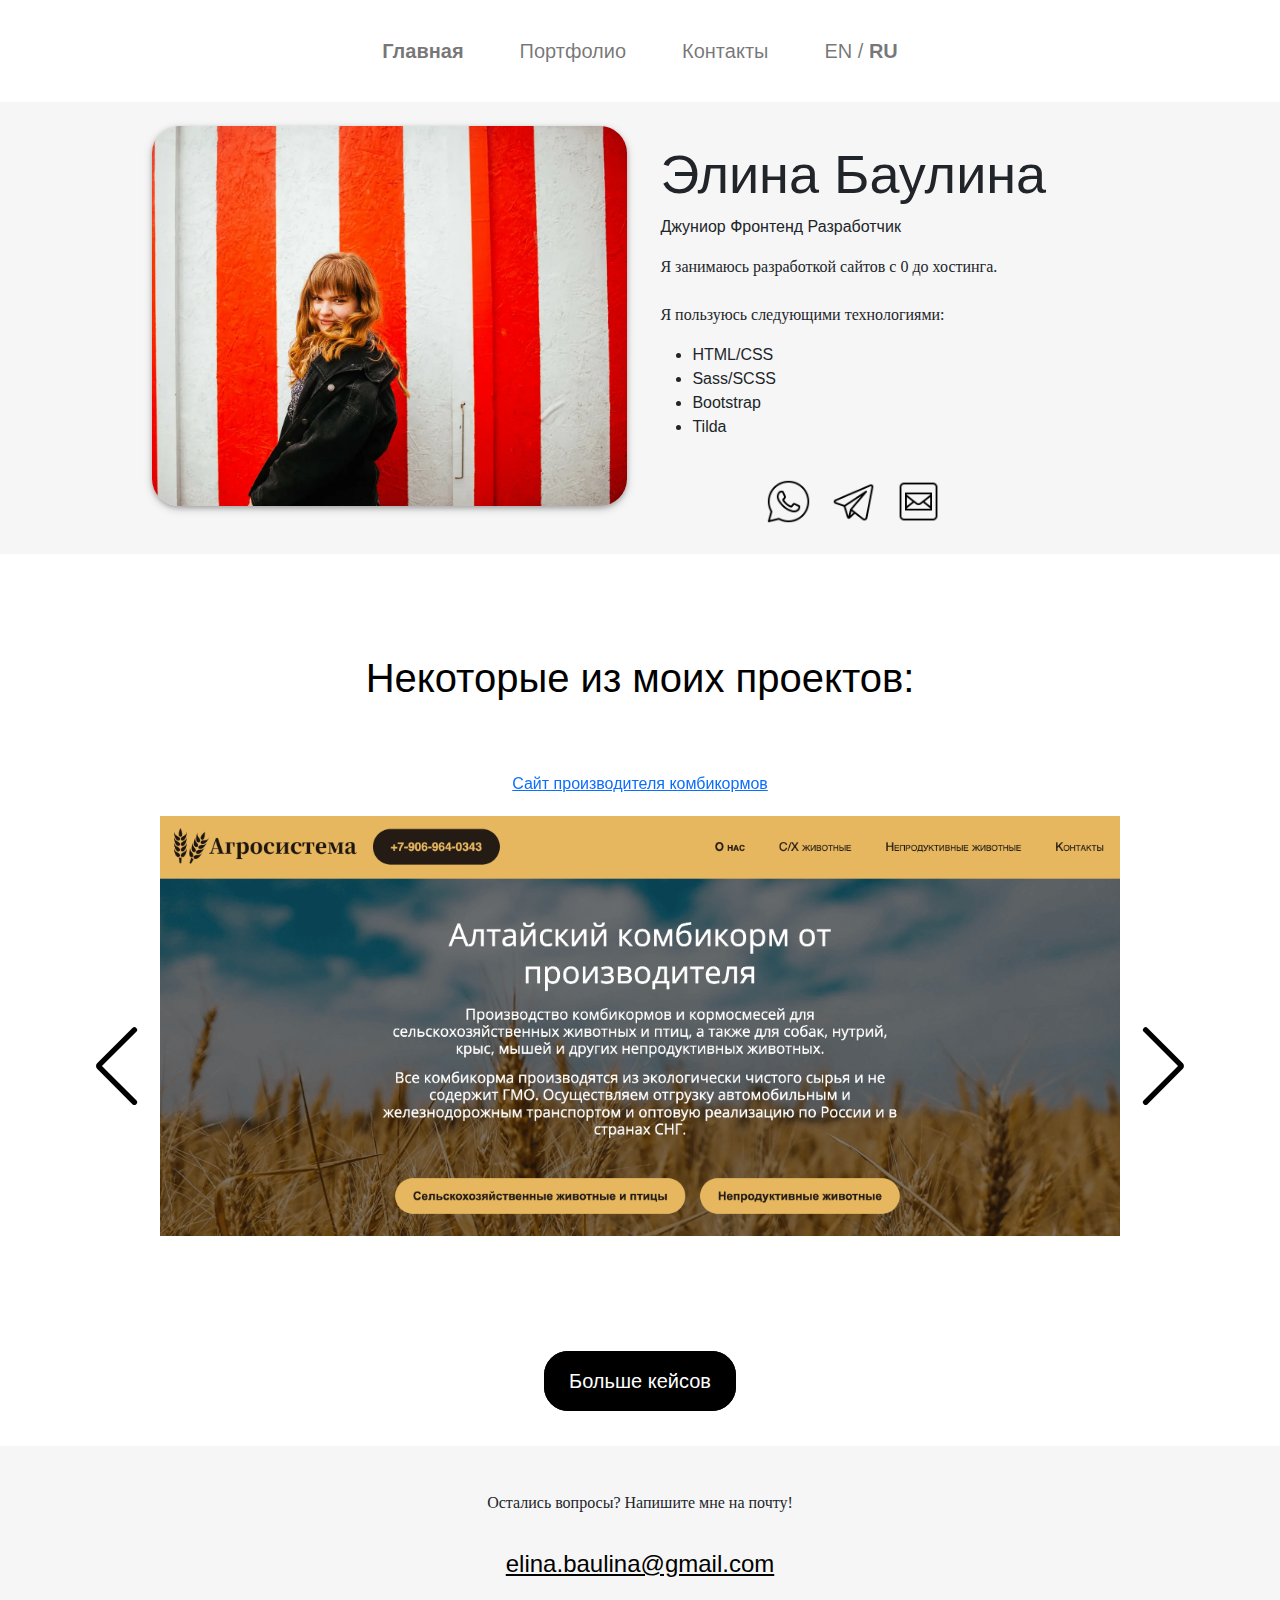
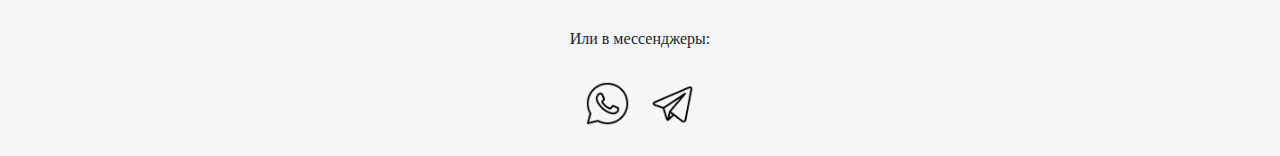
==== commit d8071b8d: "new" ====
--- a/main.html
+++ b/main.html
@@ -19,119 +19,114 @@
         <div class="nav-table">
             <nav class="navbar navbar-expand-lg">
                 <div class="container">
-                    <button class="navbar-toggler" type="button" data-bs-toggle="collapse"
-                        data-bs-target="#navbarSupportedContent" aria-controls="navbarSupportedContent"
-                        aria-expanded="false" aria-label="Toggle navigation">
-                        <span class="navbar-toggler-icon"></span>
-                    </button>
-                    <div class="collapse navbar-collapse" id="navbarSupportedContent">
-                        <ul class="navbar-nav">
-                            <li class="nav-item"><a class="nav-link" href="../portfolio/main.html"><b>Главная</b></a>
-                            </li>
-                            <li class="nav-item"><a class="nav-link" href="../portfolio/portfolioRU.html">Портфолио</a>
-                            </li>
-                            <li class="nav-item"><a class="nav-link" href="#contacts">Контакты</a></li>
-                            <li class="nav-item"><a class="nav-link" href="../portfolio/index.html">EN / <b>RU</b></a>
-                            </li>
-                        </ul>
-                    </div>
+                    <ul class="navbar-nav">
+                        <li class="nav-item"><a class="nav-link" href="../portfolio/main.html"><b>Главная</b></a>
+                        </li>
+                        <li class="nav-item"><a class="nav-link" href="../portfolio/portfolioRU.html">Портфолио</a>
+                        </li>
+                        <li class="nav-item"><a class="nav-link" href="#contacts">Контакты</a></li>
+                        <li class="nav-item"><a class="nav-link" href="../portfolio/index.html">EN / <b>RU</b></a>
+                        </li>
+                    </ul>
                 </div>
             </nav>
         </div>
+    </div>
 
-        <section class="meet-me">
-            <div class="meet-wrap">
-                <div class="meet-me-content-1">
-                    <picture>
-                        <source srcset="img/me.webp" type="image/webp"><img class="face-pic" src="img/me.png"
-                            loading="lazy">
-                    </picture>
-                </div>
+    <section class="meet-me">
+        <div class="meet-wrap">
+            <div class="meet-me-content-1">
+                <picture>
+                    <source srcset="img/me.webp" type="image/webp"><img class="face-pic" src="img/me.png"
+                        loading="lazy">
+                </picture>
+            </div>
 
-                <div class="meet-me-content-2">
-                    <h1 class="title name">Элина Баулина</h1>
-                    <p about-description> Джуниор Фронтенд Разработчик</p>
-                    <p class="skill"> Я занимаюсь разработкой сайтов с 0 до хостинга.<br> <br> Я пользуюсь следующими технологиями:</p>
-                    <ul class="skills">
-                        <li>
-                            HTML/CSS
-                        </li>
-                        <li>
-                            Sass/SCSS
-                        </li>
-                        <li>
-                            Bootstrap
-                        </li>
-                        <li>
-                            Tilda
-                        </li>
-                    </ul>
-                    <ul class="menu-contacts contacts-change">
-                        <li><a class="messenger" href="https://wa.me/381645310923">
-                                <picture>
-                                    <source srcset="img/whatsapp.webp" type="image/webp"><img class="messenger-pic"
-                                        src="img/whatsapp.png" loading="lazy">
-                                </picture>
-                            </a></li>
-                        <li><a class="messenger" href="https://telegram.me/evastruggling">
-                                <picture>
-                                    <source srcset="img/telegram.webp" type="image/webp"><img class="messenger-pic"
-                                        src="img/telegram.png" loading="lazy">
-                                </picture>
-                            </a>
-                        </li>
-                        <li><a class="messenger" href="mailto:elina.baulina@gmail.com">
-                                <picture>
-                                    <source srcset="img/mail.webp" type="image/webp"><img class="messenger-pic"
-                                        src="img/mail.png" loading="lazy">
-                                </picture>
-                            </a>
-                        </li>
-                    </ul>
-                </div>
+            <div class="meet-me-content-2">
+                <h1 class="title name">Элина Баулина</h1>
+                <p about-description> Джуниор Фронтенд Разработчик</p>
+                <p class="skill"> Я занимаюсь разработкой сайтов с 0 до хостинга.<br> <br> Я пользуюсь следующими
+                    технологиями:</p>
+                <ul class="skills">
+                    <li>
+                        HTML/CSS
+                    </li>
+                    <li>
+                        Sass/SCSS
+                    </li>
+                    <li>
+                        Bootstrap
+                    </li>
+                    <li>
+                        Tilda
+                    </li>
+                </ul>
+                <ul class="menu-contacts contacts-change">
+                    <li><a class="messenger" href="https://wa.me/381645310923">
+                            <picture>
+                                <source srcset="img/whatsapp.webp" type="image/webp"><img class="messenger-pic"
+                                    src="img/whatsapp.png" loading="lazy">
+                            </picture>
+                        </a></li>
+                    <li><a class="messenger" href="https://telegram.me/evastruggling">
+                            <picture>
+                                <source srcset="img/telegram.webp" type="image/webp"><img class="messenger-pic"
+                                    src="img/telegram.png" loading="lazy">
+                            </picture>
+                        </a>
+                    </li>
+                    <li><a class="messenger" href="mailto:elina.baulina@gmail.com">
+                            <picture>
+                                <source srcset="img/mail.webp" type="image/webp"><img class="messenger-pic"
+                                    src="img/mail.png" loading="lazy">
+                            </picture>
+                        </a>
+                    </li>
+                </ul>
             </div>
-        </section>
+        </div>
+    </section>
 
-        <section class="portfolio">
-            <div class="container">
-                <div class="row">
-                    <div class="col-12">
-                        <div class="portfolio-block">
-                            <h1 class="title">Некоторые из моих проектов:</h1>
-                            <div class="projects first">
-                                <div class="swiper">
-                                    <div class="swiper-wrapper">
-                                        <div class="swiper-slide">
-                                            <a class="swiper-link" href="../portfolio/index.html">Сайт производителя
-                                                комбикормов</a>
-                                            <source srcset="img/project1_1.webp" type="image/webp">
-                                            <img src="img/project1_1.png" class="swiper-img" loading="lazy" alt="">
-
-                                        </div>
-
-                                        <div class="swiper-slide">
-                                            <a class="swiper-link" href="../portfolio/index.html">Курсы по монтажу в
-                                                CapCut</a>
-                                            <source srcset="img/project2_1.webp" type="image/webp">
-                                            <img src="img/project2_1.png" class="swiper-img" loading="lazy" alt="">
-
-                                        </div>
+    <section class="portfolio">
+        <div class="container">
+            <div class="row">
+                <div class="col-12">
+                    <div class="portfolio-block">
+                        <h1 class="title">Некоторые из моих проектов:</h1>
+                        <div class="projects first">
+                            <div class="swiper">
+                                <div class="swiper-wrapper">
+                                    <div class="swiper-slide">
+                                        <a class="swiper-link" href="../portfolio/index.html">Сайт производителя
+                                            комбикормов</a>
+                                        <source srcset="img/project1_1.webp" type="image/webp">
+                                        <img src="img/project1_1.png" class="swiper-img" loading="lazy" alt="">
 
                                     </div>
-                                    <div class="container-buttons">
-                                        <div class="swiper-button-prev">Previous</div>
-                                        <div class="swiper-button-next">Next</div>
+
+                                    <div class="swiper-slide">
+                                        <a class="swiper-link" href="../portfolio/index.html">Курсы по монтажу в
+                                            CapCut</a>
+                                        <source srcset="img/project2_1.webp" type="image/webp">
+                                        <img src="img/project2_1.png" class="swiper-img" loading="lazy" alt="">
+
                                     </div>
+
                                 </div>
+                                <div class="container-buttons">
+                                    <div class="swiper-button-prev">Previous</div>
+                                    <div class="swiper-button-next">Next</div>
+                                </div>
+                            </div>
 
-                            </div>
-                            <div class="check"><a class="project-button" href="../portfolio/portfolioRU.html"
-                                    title="project-link">Больше кейсов</a></div>
                         </div>
+                        <div class="check"><a class="project-button" href="../portfolio/portfolioRU.html"
+                                title="project-link">Больше кейсов</a></div>
                     </div>
                 </div>
             </div>
-        </section>
+        </div>
+    </section>
 
     </div>
 
--- a/css/style.min.css
+++ b/css/style.min.css
@@ -1 +1 @@
-@import"https://fonts.cdnfonts.com/css/gilroy-bold";.main{font-family:Gilroy-Regular,sans-serif}.main .nav-table{align-items:center;width:100%}.main .navbar-nav{list-style:none;display:flex;flex-direction:row;margin-left:auto;margin-right:auto}.main .navbar-nav .nav-item{padding:20px;font-size:20px}.main .meet-me{background-color:#f6f6f6}.main .meet-me .meet-wrap{display:flex;flex-direction:row;position:relative;padding-left:10%}.main .meet-me .meet-wrap .meet-me-content-1 .face-pic{max-width:100%;max-height:400px;border-radius:27px;box-shadow:0 2px 4px 0 rgba(0,0,0,.2),0 3px 10px 0 rgba(0,0,0,.19);margin:5%}.main .meet-me .meet-wrap .meet-me-content-2{margin-top:auto;margin-bottom:auto;margin-left:5%}.main .meet-me .meet-wrap .meet-me-content-2 .contacts-change{margin-top:40px}.main .meet-me .meet-wrap .meet-me-content-2 .name{font-size:54px;padding-top:40px}.main .meet-me .meet-wrap .meet-me-content-2 .skill{font-family:Gilroy-Bold}.main .about-me{background-color:#f6f6f6;background-size:cover;overflow:hidden;position:relative}.main .about-me .about-block .title{color:#000;font-size:40px;text-align:center;padding-top:50px;padding-bottom:20px;margin-left:auto;margin-right:auto;max-width:800px}.main .about-me .about-block .about-description{color:#000;font-weight:400;text-align:center;font-size:22px;margin-left:auto;margin-right:auto;max-width:700px;line-height:116%}.main .about-me .about-block .bottom{padding-top:20px;padding-bottom:40px}.main .about-me .about-block .project-link{color:#000;font-family:Gilroy-Bold;transition:.3s}.main .about-me .about-block .project-link:hover{color:#5a5959}.main .portfolio-block .title{margin-top:50px;margin-bottom:50px;color:#000;font-size:40px;text-align:center;padding-top:50px;padding-bottom:20px;margin-left:auto;margin-right:auto;max-width:800px}.main .portfolio-block .check{text-align:center}.main .portfolio-block .check .project-button{font-family:Gilroy-Bold,sans-serif;background-color:#000;padding:18px 24px;font-size:20px;border-radius:24px;border:solid 1px #000;text-decoration:none;color:#fff}.main .portfolio-block .check .project-button:hover{background-color:#f6f6f6;color:#000;transition:.3s}.main .portfolio-block .projects{text-align:center;margin-bottom:80px}.main .portfolio-block .projects .swiper{box-shadow:0 2px 4px 0 rgba(0,0,0,.2),0 3px 10px 0 rgba(0,0,0,.19);display:flex;flex-direction:row;position:relative}.main .portfolio-block .projects .swiper .container-buttons{position:absolute;width:100%;height:100%}.main .portfolio-block .projects .swiper .swiper-button-prev,.main .portfolio-block .projects .swiper .swiper-button-next{font-size:0;transform:translateY(-50%);font-size:0;color:#000;--swiper-navigation-size: 80px;top:calc(50% + 75px)}.main .portfolio-block .projects .swiper-slide .swiper-title{text-decoration:none;color:#000;font-size:28px;margin-top:50px;margin-bottom:20px}.main .portfolio-block .projects .swiper-slide .swiper-img{max-width:95%;position:relative;padding:50px;padding-top:0px;padding-bottom:0px;margin-bottom:50px}.main .separate-site{margin-top:50px;border-radius:45px;box-shadow:0 2px 4px 0 rgba(0,0,0,.2),0 3px 10px 0 rgba(0,0,0,.19);max-width:95%;margin-left:auto;margin-right:auto;padding-bottom:35px}.main .separate-site .site-pic{width:100%;padding-bottom:50px;border-radius:45px}.main .separate-site .site-titles{text-align:center;font-size:24px;text-decoration:none}.main .separate-site .site-description{font-family:Gilroy-Regular;text-align:center;width:80%;font-size:20px;margin-left:auto;margin-right:auto;padding-bottom:30px;text-decoration:none}.main .site-link{font-family:Gilroy-Bold,sans-serif;background-color:#000;padding:18px 24px;font-size:20px;border-radius:24px;border:solid 1px #000;text-decoration:none;color:#fff;max-width:250px;display:block;margin-left:auto;margin-right:auto;text-align:center;font-family:Gilroy-Bold;transform:.3s}.main .site-link:hover{background-color:#f6f6f6;color:#000;transition:.3s}.main .full-size-pic{max-width:100%;margin-top:50px;box-shadow:0 2px 4px 0 rgba(0,0,0,.2),0 3px 10px 0 rgba(0,0,0,.19)}.main .visit-pic{max-width:100%;height:20px;margin-top:auto;margin-bottom:auto}footer{width:100%;text-align:center;margin-top:100px;background-color:#f6f6f6}footer .footer-contacts .footer-description{font-family:Gilroy-Bold;padding-top:45px;padding-bottom:15px}footer .footer-contacts .call{font-size:24px;color:#000;transform:.3s}footer .footer-contacts .call:hover{color:#5a5959}.menu-contacts{display:flex;justify-content:center;list-style:none;gap:20px;padding-bottom:30px;margin:0;padding-left:0}.messenger{display:flex}.messenger-pic{max-width:100%;height:45px}.last{margin-bottom:15px}@media(max-width: 992px){.meet-wrap{flex-direction:column}.meet-wrap .meet-me-content-1 .face-pic{max-height:300px}}/*# sourceMappingURL=style.min.css.map */+@import"https://fonts.cdnfonts.com/css/gilroy-bold";.main{font-family:Gilroy-Regular,sans-serif;display:flex;min-height:100vh;flex-direction:column}.nav-table{align-items:center;width:100%}.navbar-nav{list-style:none;display:flex;flex-direction:row;margin-left:auto;margin-right:auto}.navbar-nav .nav-item{padding:20px;font-size:20px}.meet-me{background-color:#f6f6f6;padding-left:10%}.meet-me .meet-wrap{display:flex;flex-direction:row;position:relative}.meet-me .meet-wrap .meet-me-content-1 .face-pic{max-width:100%;max-height:380px;border-radius:27px;box-shadow:0 2px 4px 0 rgba(0,0,0,.2),0 3px 10px 0 rgba(0,0,0,.19);margin:5%}.meet-me .meet-wrap .meet-me-content-2{margin-top:auto;margin-bottom:auto;margin-left:5%}.meet-me .meet-wrap .meet-me-content-2 .contacts-change{margin-top:40px}.meet-me .meet-wrap .meet-me-content-2 .name{font-size:54px;padding-top:40px}.meet-me .meet-wrap .meet-me-content-2 .skill{font-family:Gilroy-Bold}.about-me{background-color:#f6f6f6;background-size:cover;overflow:hidden;position:relative}.about-me .about-block .title{color:#000;font-size:40px;text-align:center;padding-top:50px;padding-bottom:20px;margin-left:auto;margin-right:auto;max-width:800px}.about-me .about-block .about-description{color:#000;font-weight:400;text-align:center;font-size:22px;margin-left:auto;margin-right:auto;max-width:700px;line-height:116%}.about-me .about-block .bottom{padding-top:20px;padding-bottom:40px}.about-me .about-block .project-link{color:#000;font-family:Gilroy-Bold;transition:.3s}.about-me .about-block .project-link:hover{color:#5a5959}.portfolio-block .title{margin-top:50px;margin-bottom:50px;color:#000;font-size:40px;text-align:center;padding-top:50px;padding-bottom:20px;margin-left:auto;margin-right:auto;max-width:800px}.portfolio-block .check{text-align:center}.portfolio-block .check .project-button{font-family:Gilroy-Bold,sans-serif;background-color:#000;padding:18px 24px;font-size:20px;border-radius:24px;border:solid 1px #000;text-decoration:none;color:#fff}.portfolio-block .check .project-button:hover{background-color:#f6f6f6;color:#000;transition:.3s}.portfolio-block .projects{text-align:center;margin-bottom:80px;position:relative}.portfolio-block .projects .swiper{display:flex;flex-direction:row;position:relative}.portfolio-block .projects .swiper .container-buttons{position:absolute;top:50%;transform:translateY(-50%);width:100%;height:100%;z-index:1}.portfolio-block .projects .swiper .container-buttons .swiper-button-prev,.portfolio-block .projects .swiper .container-buttons .swiper-button-next{font-size:0;color:#000;--swiper-navigation-size: 80px;top:65%;transform:translateY(-50%)}.portfolio-block .projects .swiper-slide{z-index:0}.portfolio-block .projects .swiper-slide .swiper-title{text-decoration:none;color:#000;font-size:28px}.portfolio-block .projects .swiper-slide .swiper-img{max-width:95%;position:relative;padding:50px;padding-top:20px;padding-bottom:0px;margin-bottom:50px}.separate-site{margin-top:50px;border-radius:45px;box-shadow:0 2px 4px 0 rgba(0,0,0,.2),0 3px 10px 0 rgba(0,0,0,.19);max-width:95%;margin-left:auto;margin-right:auto;padding-bottom:35px}.separate-site .site-pic{width:100%;padding-bottom:50px;border-radius:45px;object-fit:cover}.separate-site .site-titles{text-align:center;font-size:24px;text-decoration:none}.separate-site .site-description{font-family:Gilroy-Regular;text-align:center;width:80%;font-size:20px;margin-left:auto;margin-right:auto;padding-bottom:30px;text-decoration:none}.separate-site .site-link{font-family:Gilroy-Bold,sans-serif;background-color:#000;padding:18px 24px;font-size:20px;border-radius:24px;border:solid 1px #000;text-decoration:none;color:#fff;max-width:250px;display:block;margin-left:auto;margin-right:auto;text-align:center;font-family:Gilroy-Bold;transform:.3s}.separate-site .site-link:hover{background-color:#f6f6f6;color:#000;transition:.3s}.full-size-pic{max-width:100%;margin-top:50px;box-shadow:0 2px 4px 0 rgba(0,0,0,.2),0 3px 10px 0 rgba(0,0,0,.19)}.visit-pic{max-width:100%;height:20px;margin-top:auto;margin-bottom:auto}@media(max-width: 992px){.meet-me{text-align:center;padding-left:0%}.meet-me .meet-wrap{flex-direction:column-reverse}.meet-me .meet-wrap .meet-me-content-1 .face-pic{max-height:300px;margin-bottom:50px}.meet-me .meet-wrap .meet-me-content-2{margin-left:0}.meet-me .meet-wrap .meet-me-content-2 .skills .skill-separate{text-decoration:underline;display:inline;margin-right:15px}.portfolio-block .title{padding-top:10px;font-size:36px;padding-bottom:0}.portfolio-block .projects .swiper-slide .swiper-title{margin-top:25px}.portfolio-block .projects .swiper .container-buttons .swiper-button-prev,.portfolio-block .projects .swiper .container-buttons .swiper-button-next{--swiper-navigation-size: 40px;top:calc(50% + 40px)}}@media(max-width: 768px){.navbar-nav .nav-item{font-size:18px;padding:15px}.meet-me .meet-wrap .meet-me-content-1 .face-pic{max-height:280px}.portfolio-block .title{font-size:30px}.portfolio-block .projects .swiper .container-buttons .swiper-button-prev,.portfolio-block .projects .swiper .container-buttons .swiper-button-next{--swiper-navigation-size: 30px;top:calc(50% + 20px)}.portfolio-block .swiper-slide .swiper-title{font-size:26px}}@media(max-width: 576px){.navbar-nav .nav-item{font-size:16px}.messenger-pic{height:42px}.meet-me-content-2 .name{font-size:30px}}footer{width:100%;text-align:center;margin-top:50px;background-color:#f6f6f6}footer .footer-contacts .footer-description{font-family:Gilroy-Bold;padding-top:45px;padding-bottom:15px}footer .footer-contacts .call{font-size:24px;color:#000;transform:.3s}footer .footer-contacts .call:hover{color:#5a5959}.menu-contacts{display:flex;justify-content:center;list-style:none;gap:20px;padding-bottom:30px;margin:0;padding-left:0}.messenger{display:flex}.messenger-pic{max-width:100%;height:45px}.last{margin-bottom:15px}/*# sourceMappingURL=style.min.css.map */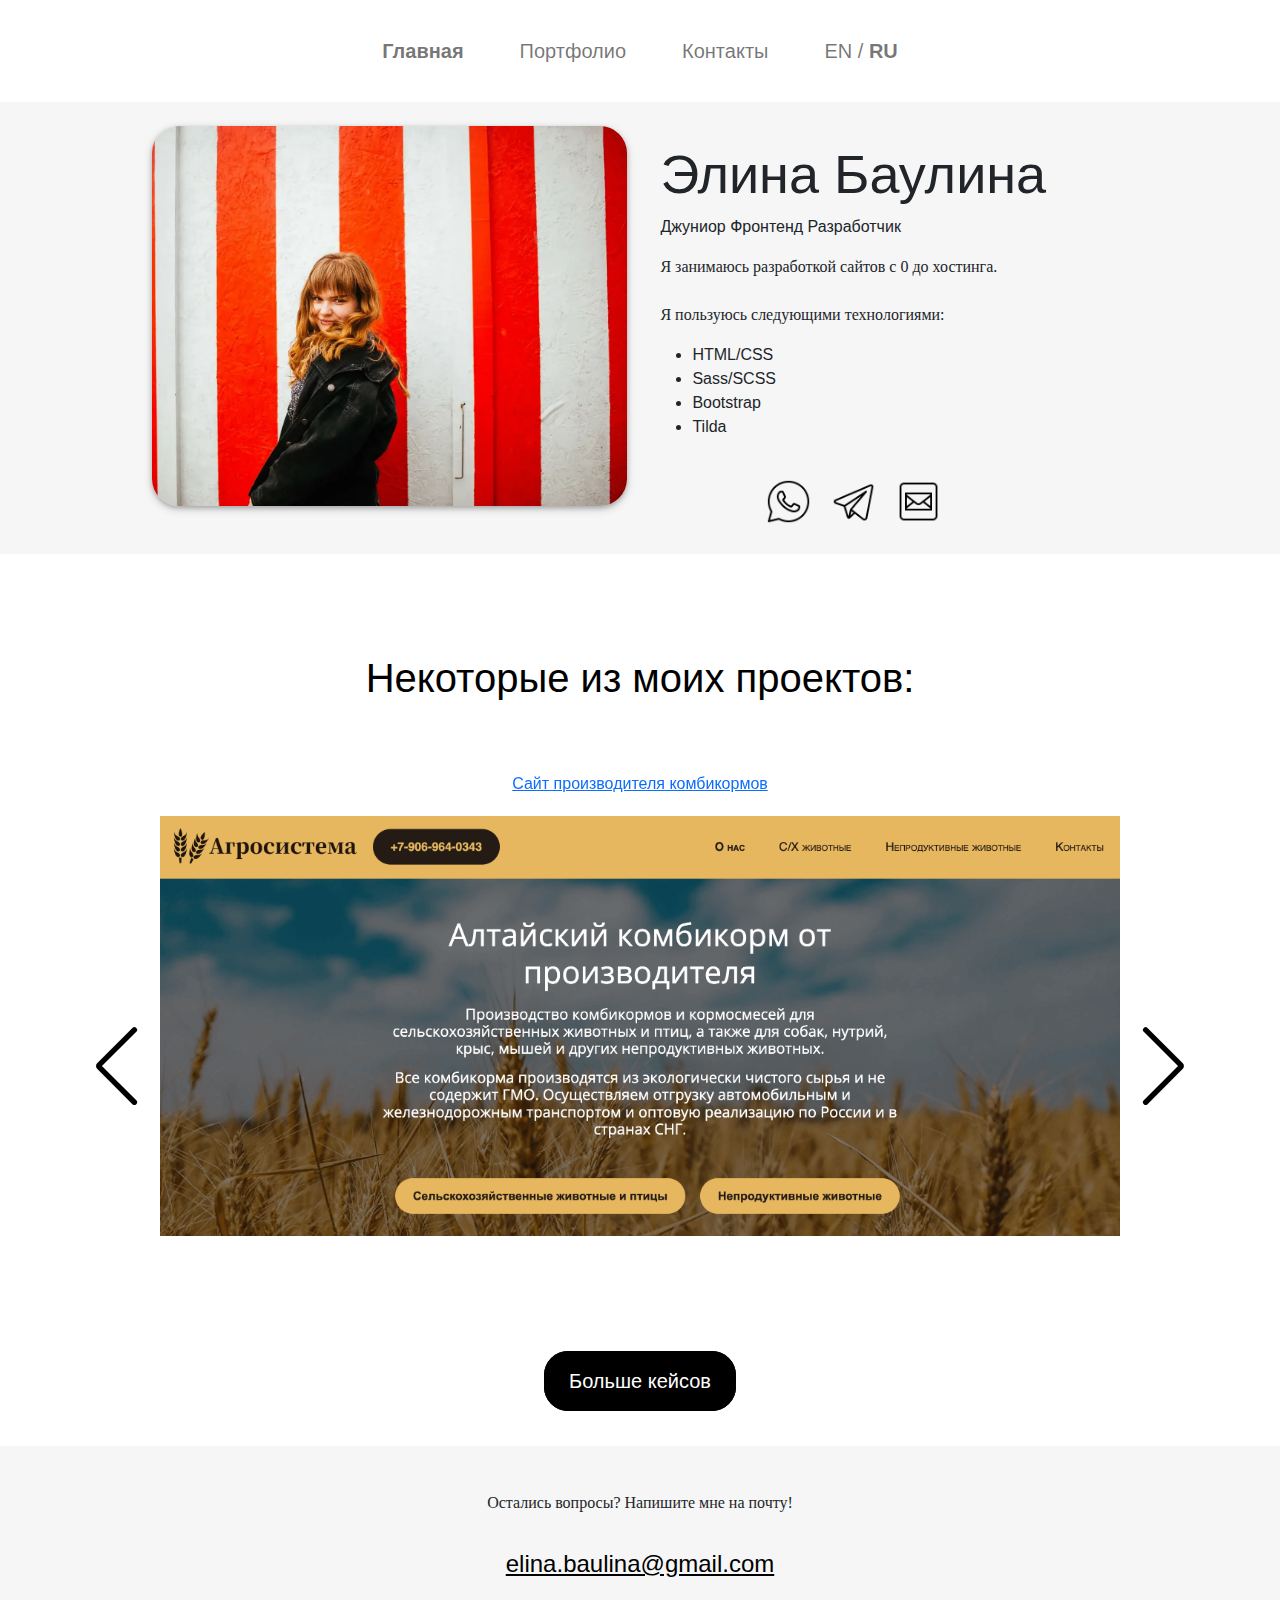
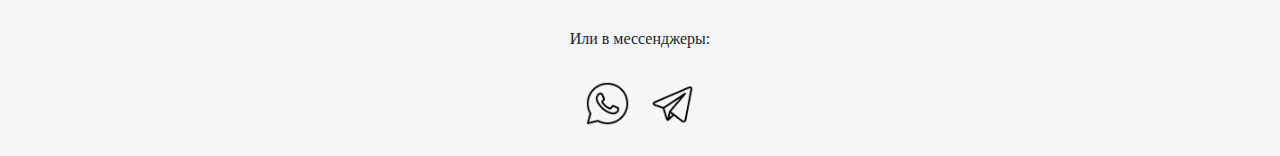
==== commit a58392ef: "small update" ====
--- a/main.html
+++ b/main.html
@@ -48,16 +48,16 @@
                 <p class="skill"> Я занимаюсь разработкой сайтов с 0 до хостинга.<br> <br> Я пользуюсь следующими
                     технологиями:</p>
                 <ul class="skills">
-                    <li>
+                    <li class="skill-separate">
                         HTML/CSS
                     </li>
-                    <li>
+                    <li class="skill-separate">
                         Sass/SCSS
                     </li>
-                    <li>
+                    <li class="skill-separate">
                         Bootstrap
                     </li>
-                    <li>
+                    <li class="skill-separate">
                         Tilda
                     </li>
                 </ul>
--- a/css/style.min.css
+++ b/css/style.min.css
@@ -1 +1 @@
-@import"https://fonts.cdnfonts.com/css/gilroy-bold";.main{font-family:Gilroy-Regular,sans-serif;display:flex;min-height:100vh;flex-direction:column}.nav-table{align-items:center;width:100%}.navbar-nav{list-style:none;display:flex;flex-direction:row;margin-left:auto;margin-right:auto}.navbar-nav .nav-item{padding:20px;font-size:20px}.meet-me{background-color:#f6f6f6;padding-left:10%}.meet-me .meet-wrap{display:flex;flex-direction:row;position:relative}.meet-me .meet-wrap .meet-me-content-1 .face-pic{max-width:100%;max-height:380px;border-radius:27px;box-shadow:0 2px 4px 0 rgba(0,0,0,.2),0 3px 10px 0 rgba(0,0,0,.19);margin:5%}.meet-me .meet-wrap .meet-me-content-2{margin-top:auto;margin-bottom:auto;margin-left:5%}.meet-me .meet-wrap .meet-me-content-2 .contacts-change{margin-top:40px}.meet-me .meet-wrap .meet-me-content-2 .name{font-size:54px;padding-top:40px}.meet-me .meet-wrap .meet-me-content-2 .skill{font-family:Gilroy-Bold}.about-me{background-color:#f6f6f6;background-size:cover;overflow:hidden;position:relative}.about-me .about-block .title{color:#000;font-size:40px;text-align:center;padding-top:50px;padding-bottom:20px;margin-left:auto;margin-right:auto;max-width:800px}.about-me .about-block .about-description{color:#000;font-weight:400;text-align:center;font-size:22px;margin-left:auto;margin-right:auto;max-width:700px;line-height:116%}.about-me .about-block .bottom{padding-top:20px;padding-bottom:40px}.about-me .about-block .project-link{color:#000;font-family:Gilroy-Bold;transition:.3s}.about-me .about-block .project-link:hover{color:#5a5959}.portfolio-block .title{margin-top:50px;margin-bottom:50px;color:#000;font-size:40px;text-align:center;padding-top:50px;padding-bottom:20px;margin-left:auto;margin-right:auto;max-width:800px}.portfolio-block .check{text-align:center}.portfolio-block .check .project-button{font-family:Gilroy-Bold,sans-serif;background-color:#000;padding:18px 24px;font-size:20px;border-radius:24px;border:solid 1px #000;text-decoration:none;color:#fff}.portfolio-block .check .project-button:hover{background-color:#f6f6f6;color:#000;transition:.3s}.portfolio-block .projects{text-align:center;margin-bottom:80px;position:relative}.portfolio-block .projects .swiper{display:flex;flex-direction:row;position:relative}.portfolio-block .projects .swiper .container-buttons{position:absolute;top:50%;transform:translateY(-50%);width:100%;height:100%;z-index:1}.portfolio-block .projects .swiper .container-buttons .swiper-button-prev,.portfolio-block .projects .swiper .container-buttons .swiper-button-next{font-size:0;color:#000;--swiper-navigation-size: 80px;top:65%;transform:translateY(-50%)}.portfolio-block .projects .swiper-slide{z-index:0}.portfolio-block .projects .swiper-slide .swiper-title{text-decoration:none;color:#000;font-size:28px}.portfolio-block .projects .swiper-slide .swiper-img{max-width:95%;position:relative;padding:50px;padding-top:20px;padding-bottom:0px;margin-bottom:50px}.separate-site{margin-top:50px;border-radius:45px;box-shadow:0 2px 4px 0 rgba(0,0,0,.2),0 3px 10px 0 rgba(0,0,0,.19);max-width:95%;margin-left:auto;margin-right:auto;padding-bottom:35px}.separate-site .site-pic{width:100%;padding-bottom:50px;border-radius:45px;object-fit:cover}.separate-site .site-titles{text-align:center;font-size:24px;text-decoration:none}.separate-site .site-description{font-family:Gilroy-Regular;text-align:center;width:80%;font-size:20px;margin-left:auto;margin-right:auto;padding-bottom:30px;text-decoration:none}.separate-site .site-link{font-family:Gilroy-Bold,sans-serif;background-color:#000;padding:18px 24px;font-size:20px;border-radius:24px;border:solid 1px #000;text-decoration:none;color:#fff;max-width:250px;display:block;margin-left:auto;margin-right:auto;text-align:center;font-family:Gilroy-Bold;transform:.3s}.separate-site .site-link:hover{background-color:#f6f6f6;color:#000;transition:.3s}.full-size-pic{max-width:100%;margin-top:50px;box-shadow:0 2px 4px 0 rgba(0,0,0,.2),0 3px 10px 0 rgba(0,0,0,.19)}.visit-pic{max-width:100%;height:20px;margin-top:auto;margin-bottom:auto}@media(max-width: 992px){.meet-me{text-align:center;padding-left:0%}.meet-me .meet-wrap{flex-direction:column-reverse}.meet-me .meet-wrap .meet-me-content-1 .face-pic{max-height:300px;margin-bottom:50px}.meet-me .meet-wrap .meet-me-content-2{margin-left:0}.meet-me .meet-wrap .meet-me-content-2 .skills .skill-separate{text-decoration:underline;display:inline;margin-right:15px}.portfolio-block .title{padding-top:10px;font-size:36px;padding-bottom:0}.portfolio-block .projects .swiper-slide .swiper-title{margin-top:25px}.portfolio-block .projects .swiper .container-buttons .swiper-button-prev,.portfolio-block .projects .swiper .container-buttons .swiper-button-next{--swiper-navigation-size: 40px;top:calc(50% + 40px)}}@media(max-width: 768px){.navbar-nav .nav-item{font-size:18px;padding:15px}.meet-me .meet-wrap .meet-me-content-1 .face-pic{max-height:280px}.portfolio-block .title{font-size:30px}.portfolio-block .projects .swiper .container-buttons .swiper-button-prev,.portfolio-block .projects .swiper .container-buttons .swiper-button-next{--swiper-navigation-size: 30px;top:calc(50% + 20px)}.portfolio-block .swiper-slide .swiper-title{font-size:26px}}@media(max-width: 576px){.navbar-nav .nav-item{font-size:16px}.messenger-pic{height:42px}.meet-me-content-2 .name{font-size:30px}}footer{width:100%;text-align:center;margin-top:50px;background-color:#f6f6f6}footer .footer-contacts .footer-description{font-family:Gilroy-Bold;padding-top:45px;padding-bottom:15px}footer .footer-contacts .call{font-size:24px;color:#000;transform:.3s}footer .footer-contacts .call:hover{color:#5a5959}.menu-contacts{display:flex;justify-content:center;list-style:none;gap:20px;padding-bottom:30px;margin:0;padding-left:0}.messenger{display:flex}.messenger-pic{max-width:100%;height:45px}.last{margin-bottom:15px}/*# sourceMappingURL=style.min.css.map */+@import"https://fonts.cdnfonts.com/css/gilroy-bold";.main{font-family:Gilroy-Regular,sans-serif;display:flex;min-height:100vh;flex-direction:column}.nav-table{align-items:center;width:100%}.navbar-nav{list-style:none;display:flex;flex-direction:row;margin-left:auto;margin-right:auto}.navbar-nav .nav-item{padding:20px;font-size:20px}.meet-me{background-color:#f6f6f6;padding-left:10%}.meet-me .meet-wrap{display:flex;flex-direction:row;position:relative}.meet-me .meet-wrap .meet-me-content-1 .face-pic{max-width:100%;max-height:380px;border-radius:27px;box-shadow:0 2px 4px 0 rgba(0,0,0,.2),0 3px 10px 0 rgba(0,0,0,.19);margin:5%}.meet-me .meet-wrap .meet-me-content-2{margin-top:auto;margin-bottom:auto;margin-left:5%}.meet-me .meet-wrap .meet-me-content-2 .contacts-change{margin-top:40px}.meet-me .meet-wrap .meet-me-content-2 .name{font-size:54px;padding-top:40px}.meet-me .meet-wrap .meet-me-content-2 .skill{font-family:Gilroy-Bold;padding:30 0}.about-me{background-color:#f6f6f6;background-size:cover;overflow:hidden;position:relative}.about-me .about-block .title{color:#000;font-size:40px;text-align:center;padding-top:50px;padding-bottom:20px;margin-left:auto;margin-right:auto;max-width:800px}.about-me .about-block .about-description{color:#000;font-weight:400;text-align:center;font-size:22px;margin-left:auto;margin-right:auto;max-width:700px;line-height:116%}.about-me .about-block .bottom{padding-top:20px;padding-bottom:40px}.about-me .about-block .project-link{color:#000;font-family:Gilroy-Bold;transition:.3s}.about-me .about-block .project-link:hover{color:#5a5959}.portfolio-block .title{margin-top:50px;margin-bottom:50px;color:#000;font-size:40px;text-align:center;padding-top:50px;padding-bottom:20px;margin-left:auto;margin-right:auto;max-width:800px}.portfolio-block .check{text-align:center}.portfolio-block .check .project-button{font-family:Gilroy-Bold,sans-serif;background-color:#000;padding:18px 24px;font-size:20px;border-radius:24px;border:solid 1px #000;text-decoration:none;color:#fff}.portfolio-block .check .project-button:hover{background-color:#f6f6f6;color:#000;transition:.3s}.portfolio-block .projects{text-align:center;margin-bottom:80px;position:relative}.portfolio-block .projects .swiper{display:flex;flex-direction:row;position:relative}.portfolio-block .projects .swiper .container-buttons{position:absolute;top:50%;transform:translateY(-50%);width:100%;height:100%;z-index:1}.portfolio-block .projects .swiper .container-buttons .swiper-button-prev,.portfolio-block .projects .swiper .container-buttons .swiper-button-next{font-size:0;color:#000;--swiper-navigation-size: 80px;top:65%;transform:translateY(-50%)}.portfolio-block .projects .swiper-slide{z-index:0}.portfolio-block .projects .swiper-slide .swiper-title{text-decoration:none;color:#000;font-size:28px}.portfolio-block .projects .swiper-slide .swiper-img{max-width:95%;position:relative;padding:50px;padding-top:20px;padding-bottom:0px;margin-bottom:50px}.separate-site{margin-top:50px;border-radius:45px;box-shadow:0 2px 4px 0 rgba(0,0,0,.2),0 3px 10px 0 rgba(0,0,0,.19);max-width:95%;margin-left:auto;margin-right:auto;padding-bottom:35px}.separate-site .site-pic{width:100%;padding-bottom:50px;border-radius:45px;object-fit:cover}.separate-site .site-titles{text-align:center;font-size:24px;text-decoration:none}.separate-site .site-description{font-family:Gilroy-Regular;text-align:center;width:80%;font-size:20px;margin-left:auto;margin-right:auto;padding-bottom:30px;text-decoration:none}.separate-site .site-link{font-family:Gilroy-Bold,sans-serif;background-color:#000;padding:18px 24px;font-size:20px;border-radius:24px;border:solid 1px #000;text-decoration:none;color:#fff;max-width:250px;display:block;margin-left:auto;margin-right:auto;text-align:center;font-family:Gilroy-Bold;transform:.3s}.separate-site .site-link:hover{background-color:#f6f6f6;color:#000;transition:.3s}.full-size-pic{max-width:100%;margin-top:50px;box-shadow:0 2px 4px 0 rgba(0,0,0,.2),0 3px 10px 0 rgba(0,0,0,.19)}.visit-pic{max-width:100%;height:20px;margin-top:auto;margin-bottom:auto}@media(max-width: 992px){.meet-me{text-align:center;padding-left:0%}.meet-me .meet-wrap{flex-direction:column-reverse}.meet-me .meet-wrap .meet-me-content-1 .face-pic{max-height:300px;margin-bottom:50px}.meet-me .meet-wrap .meet-me-content-2{margin-left:0}.meet-me .meet-wrap .meet-me-content-2 .skills .skill-separate{text-decoration:underline;display:inline;margin-right:15px}.portfolio-block .title{padding-top:10px;font-size:36px;padding-bottom:0}.portfolio-block .projects .swiper-slide .swiper-title{margin-top:25px}.portfolio-block .projects .swiper .container-buttons .swiper-button-prev,.portfolio-block .projects .swiper .container-buttons .swiper-button-next{--swiper-navigation-size: 40px;top:calc(50% + 40px)}}@media(max-width: 768px){.navbar-nav .nav-item{font-size:18px;padding:15px}.meet-me .meet-wrap .meet-me-content-1 .face-pic{max-height:280px}.portfolio-block .title{font-size:30px}.portfolio-block .projects .swiper .container-buttons .swiper-button-prev,.portfolio-block .projects .swiper .container-buttons .swiper-button-next{--swiper-navigation-size: 30px;top:calc(50% + 20px)}.portfolio-block .swiper-slide .swiper-title{font-size:26px}}@media(max-width: 576px){.navbar-nav .nav-item{font-size:14px}.messenger-pic{height:42px}.meet-me-content-2 .name{font-size:30px}}footer{width:100%;text-align:center;margin-top:50px;background-color:#f6f6f6}footer .footer-contacts .footer-description{font-family:Gilroy-Bold;padding-top:45px;padding-bottom:15px}footer .footer-contacts .call{font-size:24px;color:#000;transform:.3s}footer .footer-contacts .call:hover{color:#5a5959}.menu-contacts{display:flex;justify-content:center;list-style:none;gap:20px;padding-bottom:30px;margin:0;padding-left:0}.messenger{display:flex}.messenger-pic{max-width:100%;height:45px}.last{margin-bottom:15px}/*# sourceMappingURL=style.min.css.map */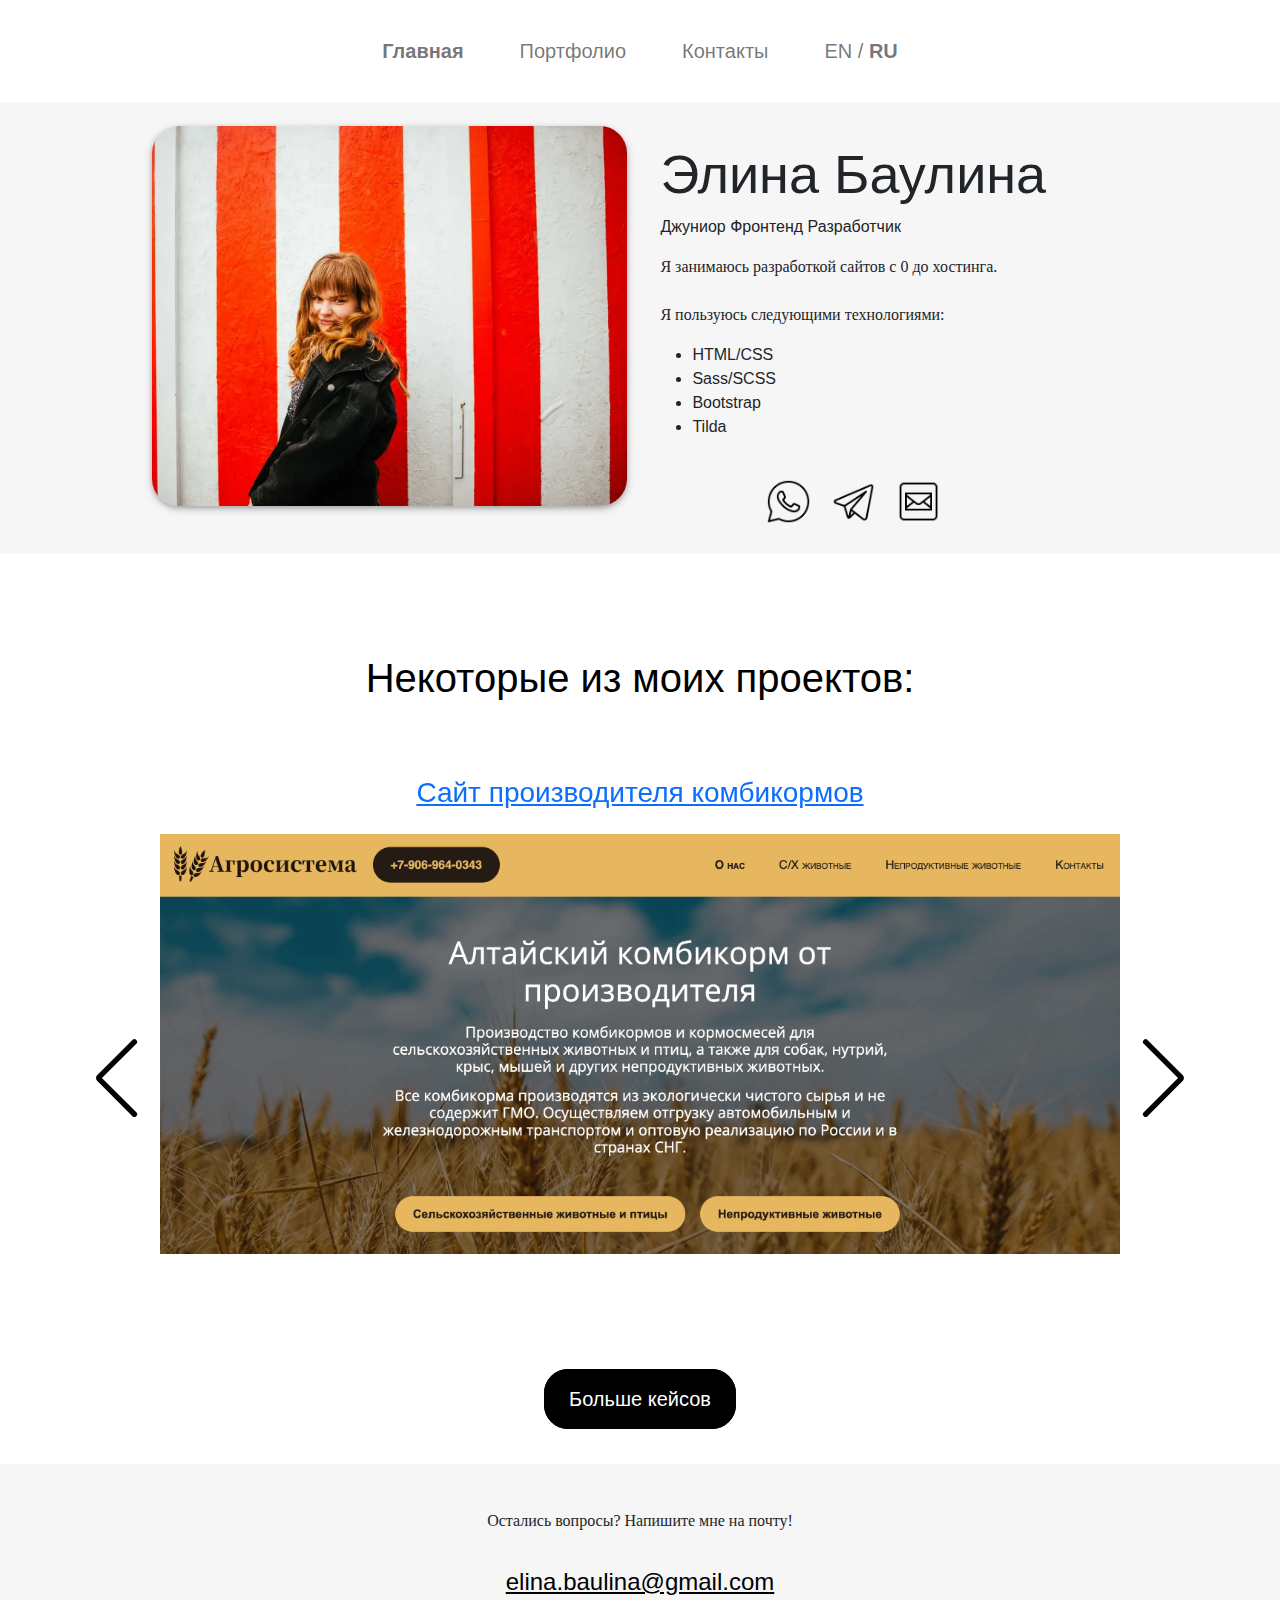
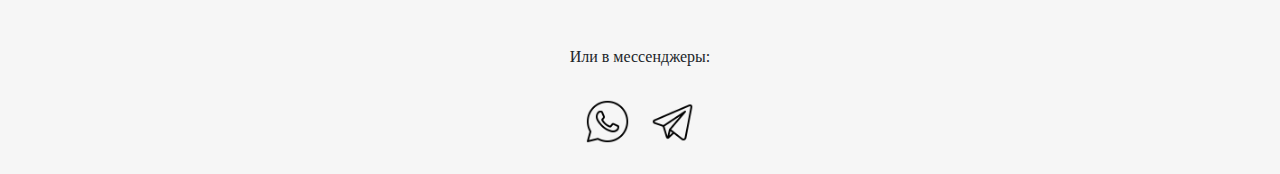
==== commit eb5dd4c7: "some structure updates" ====
--- a/main.html
+++ b/main.html
@@ -97,21 +97,32 @@
                             <div class="swiper">
                                 <div class="swiper-wrapper">
                                     <div class="swiper-slide">
-                                        <a class="swiper-link" href="../portfolio/index.html">Сайт производителя
-                                            комбикормов</a>
+                                        <div class="swiper-title"><a href="../portfolio/project1RU.html">Сайт производителя
+                                            комбикормов</a></div>
                                         <source srcset="img/project1_1.webp" type="image/webp">
                                         <img src="img/project1_1.png" class="swiper-img" loading="lazy" alt="">
 
                                     </div>
 
                                     <div class="swiper-slide">
-                                        <a class="swiper-link" href="../portfolio/index.html">Курсы по монтажу в
-                                            CapCut</a>
+                                        <div class="swiper-title"><a href="../portfolio/project1RU.html">Курсы по монтажу в
+                                            CapCut</a></div>
                                         <source srcset="img/project2_1.webp" type="image/webp">
                                         <img src="img/project2_1.png" class="swiper-img" loading="lazy" alt="">
 
                                     </div>
+                                    <div class="swiper-slide">
+                                        <div class="swiper-title"><a href="../portfolio/project1RU.html">Курсы по маркетингу</a></div>
+                                        <source srcset="img/project3_1.webp" type="image/webp">
+                                        <img src="img/project3_1.png" class="swiper-img" loading="lazy" alt="">
 
+                                    </div>
+                                    <div class="swiper-slide">
+                                        <div class="swiper-title"><a href="../portfolio/project1RU.html">Психологический онлайн-интенсив</a></div>
+                                        <source srcset="img/project4_1.webp" type="image/webp">
+                                        <img src="img/project4_1.png" class="swiper-img" loading="lazy" alt="">
+
+                                    </div>
                                 </div>
                                 <div class="container-buttons">
                                     <div class="swiper-button-prev">Previous</div>
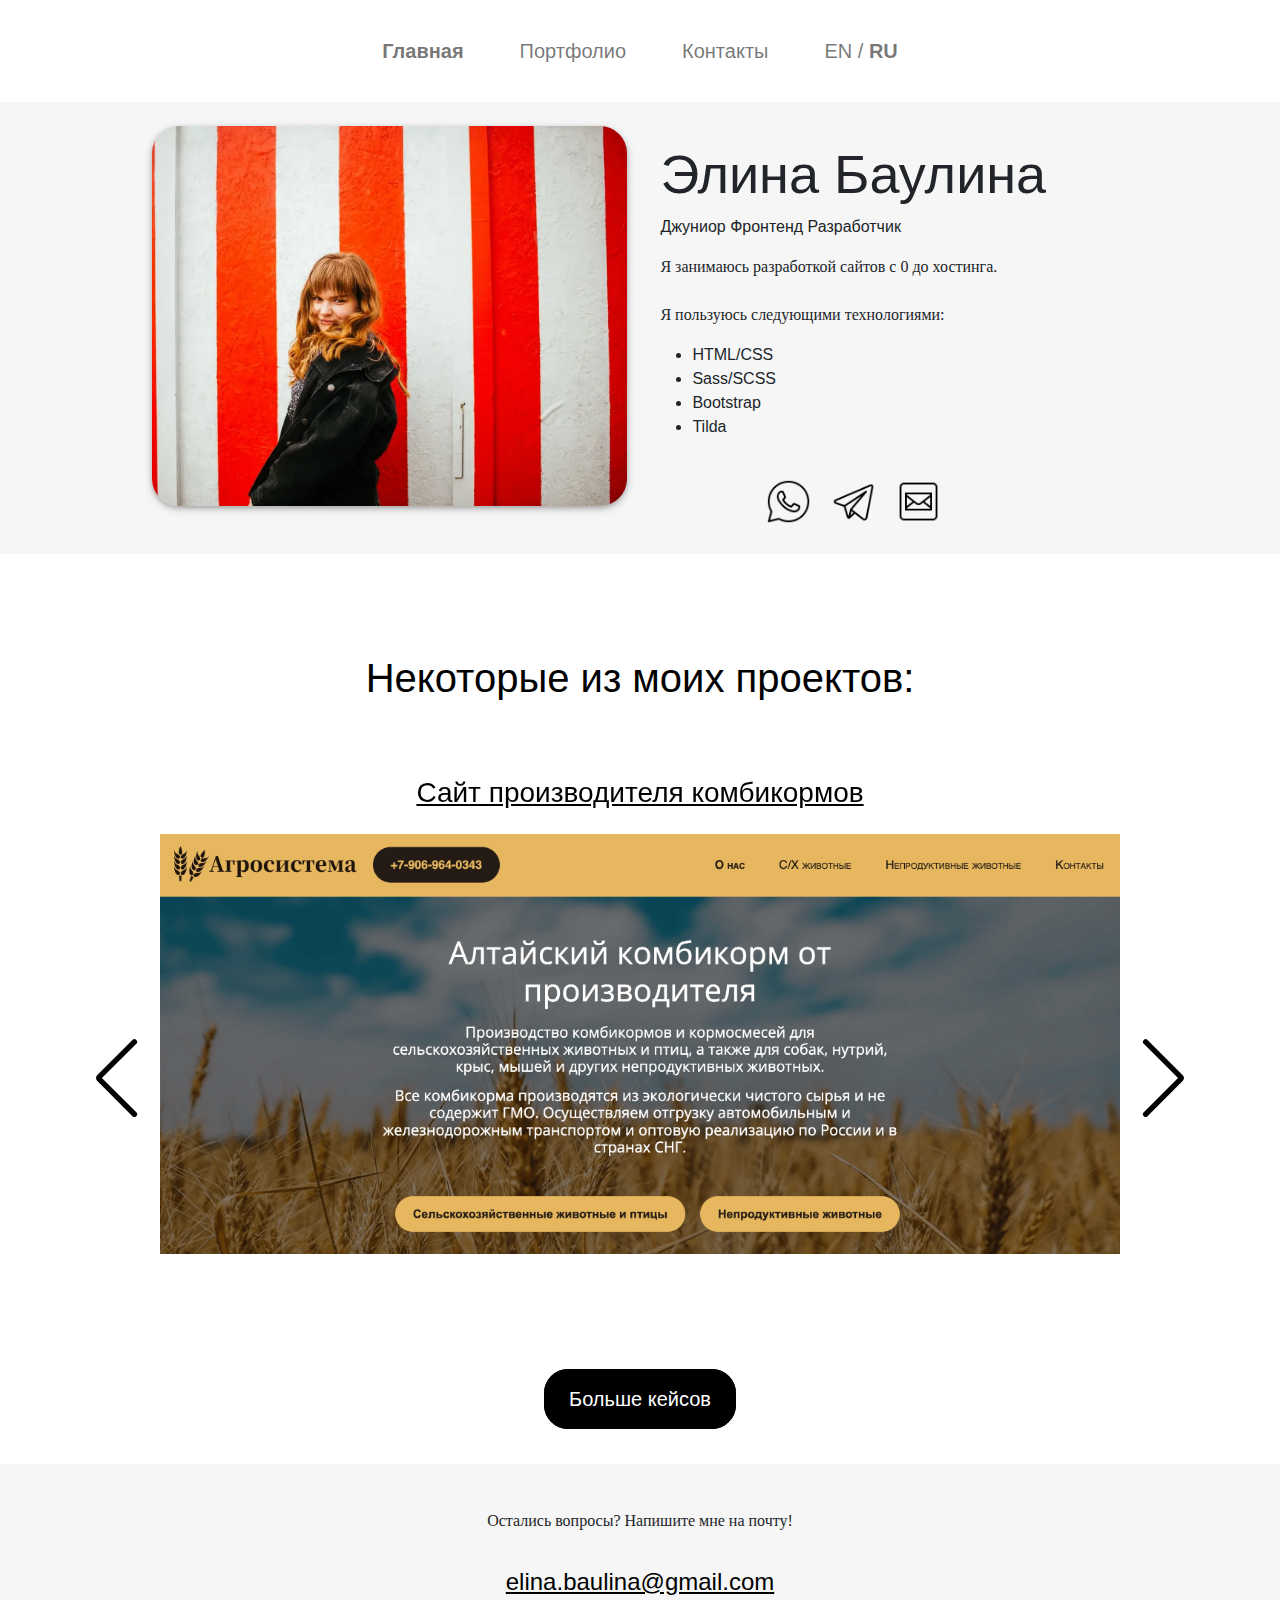
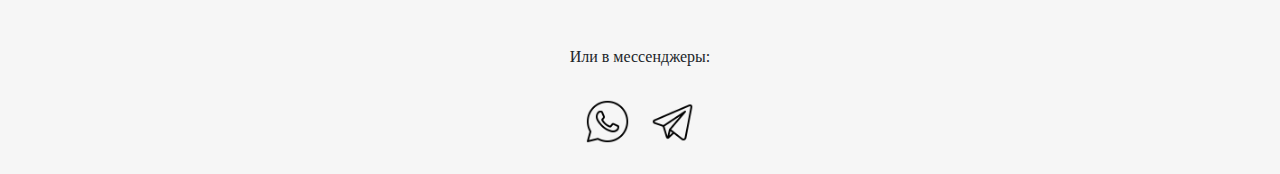
==== commit 76e6710f: "more commit" ====
--- a/main.html
+++ b/main.html
@@ -97,7 +97,7 @@
                             <div class="swiper">
                                 <div class="swiper-wrapper">
                                     <div class="swiper-slide">
-                                        <div class="swiper-title"><a href="../portfolio/project1RU.html">Сайт производителя
+                                        <div class="swiper-title"><a class="title-link" href="../portfolio/project1RU.html">Сайт производителя
                                             комбикормов</a></div>
                                         <source srcset="img/project1_1.webp" type="image/webp">
                                         <img src="img/project1_1.png" class="swiper-img" loading="lazy" alt="">
@@ -105,20 +105,20 @@
                                     </div>
 
                                     <div class="swiper-slide">
-                                        <div class="swiper-title"><a href="../portfolio/project1RU.html">Курсы по монтажу в
+                                        <div class="swiper-title"><a class="title-link" href="../portfolio/project1RU.html">Курсы по монтажу в
                                             CapCut</a></div>
                                         <source srcset="img/project2_1.webp" type="image/webp">
                                         <img src="img/project2_1.png" class="swiper-img" loading="lazy" alt="">
 
                                     </div>
                                     <div class="swiper-slide">
-                                        <div class="swiper-title"><a href="../portfolio/project1RU.html">Курсы по маркетингу</a></div>
+                                        <div class="swiper-title"><a class="title-link" href="../portfolio/project1RU.html">Курсы по маркетингу</a></div>
                                         <source srcset="img/project3_1.webp" type="image/webp">
                                         <img src="img/project3_1.png" class="swiper-img" loading="lazy" alt="">
 
                                     </div>
                                     <div class="swiper-slide">
-                                        <div class="swiper-title"><a href="../portfolio/project1RU.html">Психологический онлайн-интенсив</a></div>
+                                        <div class="swiper-title"><a class="title-link" href="../portfolio/project1RU.html">Психологический онлайн-интенсив</a></div>
                                         <source srcset="img/project4_1.webp" type="image/webp">
                                         <img src="img/project4_1.png" class="swiper-img" loading="lazy" alt="">
 
--- a/css/style.min.css
+++ b/css/style.min.css
@@ -1 +1 @@
-@import"https://fonts.cdnfonts.com/css/gilroy-bold";.main{font-family:Gilroy-Regular,sans-serif;display:flex;min-height:100vh;flex-direction:column}.nav-table{align-items:center;width:100%}.navbar-nav{list-style:none;display:flex;flex-direction:row;margin-left:auto;margin-right:auto}.navbar-nav .nav-item{padding:20px;font-size:20px}.meet-me{background-color:#f6f6f6;padding-left:10%}.meet-me .meet-wrap{display:flex;flex-direction:row;position:relative}.meet-me .meet-wrap .meet-me-content-1 .face-pic{max-width:100%;max-height:380px;border-radius:27px;box-shadow:0 2px 4px 0 rgba(0,0,0,.2),0 3px 10px 0 rgba(0,0,0,.19);margin:5%}.meet-me .meet-wrap .meet-me-content-2{margin-top:auto;margin-bottom:auto;margin-left:5%}.meet-me .meet-wrap .meet-me-content-2 .contacts-change{margin-top:40px}.meet-me .meet-wrap .meet-me-content-2 .name{font-size:54px;padding-top:40px}.meet-me .meet-wrap .meet-me-content-2 .skill{font-family:Gilroy-Bold;padding:30 0}.about-me{background-color:#f6f6f6;background-size:cover;overflow:hidden;position:relative}.about-me .about-block .title{color:#000;font-size:40px;text-align:center;padding-top:50px;padding-bottom:20px;margin-left:auto;margin-right:auto;max-width:800px}.about-me .about-block .about-description{color:#000;font-weight:400;text-align:center;font-size:22px;margin-left:auto;margin-right:auto;max-width:700px;line-height:116%}.about-me .about-block .bottom{padding-top:20px;padding-bottom:40px}.about-me .about-block .project-link{color:#000;font-family:Gilroy-Bold;transition:.3s}.about-me .about-block .project-link:hover{color:#5a5959}.portfolio-block .title{margin-top:50px;margin-bottom:50px;color:#000;font-size:40px;text-align:center;padding-top:50px;padding-bottom:20px;margin-left:auto;margin-right:auto;max-width:800px}.portfolio-block .check{text-align:center}.portfolio-block .check .project-button{font-family:Gilroy-Bold,sans-serif;background-color:#000;padding:18px 24px;font-size:20px;border-radius:24px;border:solid 1px #000;text-decoration:none;color:#fff}.portfolio-block .check .project-button:hover{background-color:#f6f6f6;color:#000;transition:.3s}.portfolio-block .projects{text-align:center;margin-bottom:80px;position:relative}.portfolio-block .projects .swiper{display:flex;flex-direction:row;position:relative}.portfolio-block .projects .swiper .container-buttons{position:absolute;top:50%;transform:translateY(-50%);width:100%;height:100%;z-index:1}.portfolio-block .projects .swiper .container-buttons .swiper-button-prev,.portfolio-block .projects .swiper .container-buttons .swiper-button-next{font-size:0;color:#000;--swiper-navigation-size: 80px;top:65%;transform:translateY(-50%)}.portfolio-block .projects .swiper-slide{z-index:0}.portfolio-block .projects .swiper-slide .swiper-title{text-decoration:none;color:#000;font-size:28px}.portfolio-block .projects .swiper-slide .swiper-img{max-width:95%;position:relative;padding:50px;padding-top:20px;padding-bottom:0px;margin-bottom:50px}.separate-site{margin-top:50px;border-radius:45px;box-shadow:0 2px 4px 0 rgba(0,0,0,.2),0 3px 10px 0 rgba(0,0,0,.19);max-width:95%;margin-left:auto;margin-right:auto;padding-bottom:35px}.separate-site .site-pic{width:100%;padding-bottom:50px;border-radius:45px;object-fit:cover}.separate-site .site-titles{text-align:center;font-size:24px;text-decoration:none}.separate-site .site-description{font-family:Gilroy-Regular;text-align:center;width:80%;font-size:20px;margin-left:auto;margin-right:auto;padding-bottom:30px;text-decoration:none}.separate-site .site-link{font-family:Gilroy-Bold,sans-serif;background-color:#000;padding:18px 24px;font-size:20px;border-radius:24px;border:solid 1px #000;text-decoration:none;color:#fff;max-width:250px;display:block;margin-left:auto;margin-right:auto;text-align:center;font-family:Gilroy-Bold;transform:.3s}.separate-site .site-link:hover{background-color:#f6f6f6;color:#000;transition:.3s}.full-size-pic{max-width:100%;margin-top:50px;box-shadow:0 2px 4px 0 rgba(0,0,0,.2),0 3px 10px 0 rgba(0,0,0,.19)}.visit-pic{max-width:100%;height:20px;margin-top:auto;margin-bottom:auto}@media(max-width: 992px){.meet-me{text-align:center;padding-left:0%}.meet-me .meet-wrap{flex-direction:column-reverse}.meet-me .meet-wrap .meet-me-content-1 .face-pic{max-height:300px;margin-bottom:50px}.meet-me .meet-wrap .meet-me-content-2{margin-left:0}.meet-me .meet-wrap .meet-me-content-2 .skills .skill-separate{text-decoration:underline;display:inline;margin-right:15px}.portfolio-block .title{padding-top:10px;font-size:36px;padding-bottom:0}.portfolio-block .projects .swiper-slide .swiper-title{margin-top:25px}.portfolio-block .projects .swiper .container-buttons .swiper-button-prev,.portfolio-block .projects .swiper .container-buttons .swiper-button-next{--swiper-navigation-size: 40px;top:calc(50% + 40px)}}@media(max-width: 768px){.navbar-nav .nav-item{font-size:18px;padding:15px}.meet-me .meet-wrap .meet-me-content-1 .face-pic{max-height:280px}.portfolio-block .title{font-size:30px}.portfolio-block .projects .swiper .container-buttons .swiper-button-prev,.portfolio-block .projects .swiper .container-buttons .swiper-button-next{--swiper-navigation-size: 30px;top:calc(50% + 20px)}.portfolio-block .swiper-slide .swiper-title{font-size:26px}}@media(max-width: 576px){.navbar-nav .nav-item{font-size:14px}.messenger-pic{height:42px}.meet-me-content-2 .name{font-size:30px}}footer{width:100%;text-align:center;margin-top:50px;background-color:#f6f6f6}footer .footer-contacts .footer-description{font-family:Gilroy-Bold;padding-top:45px;padding-bottom:15px}footer .footer-contacts .call{font-size:24px;color:#000;transform:.3s}footer .footer-contacts .call:hover{color:#5a5959}.menu-contacts{display:flex;justify-content:center;list-style:none;gap:20px;padding-bottom:30px;margin:0;padding-left:0}.messenger{display:flex}.messenger-pic{max-width:100%;height:45px}.last{margin-bottom:15px}/*# sourceMappingURL=style.min.css.map */+@import"https://fonts.cdnfonts.com/css/gilroy-bold";.main{font-family:Gilroy-Regular,sans-serif;display:flex;min-height:100vh;flex-direction:column}.nav-table{align-items:center;width:100%}.navbar-nav{list-style:none;display:flex;flex-direction:row;margin-left:auto;margin-right:auto}.navbar-nav .nav-item{padding:20px;font-size:20px}.meet-me{background-color:#f6f6f6;padding-left:10%}.meet-me .meet-wrap{display:flex;flex-direction:row;position:relative}.meet-me .meet-wrap .meet-me-content-1 .face-pic{max-width:100%;max-height:380px;border-radius:27px;box-shadow:0 2px 4px 0 rgba(0,0,0,.2),0 3px 10px 0 rgba(0,0,0,.19);margin:5%}.meet-me .meet-wrap .meet-me-content-2{margin-top:auto;margin-bottom:auto;margin-left:5%}.meet-me .meet-wrap .meet-me-content-2 .contacts-change{margin-top:40px}.meet-me .meet-wrap .meet-me-content-2 .name{font-size:54px;padding-top:40px}.meet-me .meet-wrap .meet-me-content-2 .skill{font-family:Gilroy-Bold;padding:30 0}.about-me{background-color:#f6f6f6;background-size:cover;overflow:hidden;position:relative}.about-me .about-block .title{color:#000;font-size:40px;text-align:center;padding-top:50px;padding-bottom:20px;margin-left:auto;margin-right:auto;max-width:800px}.about-me .about-block .about-description{color:#000;font-weight:400;text-align:center;font-size:22px;margin-left:auto;margin-right:auto;max-width:700px;line-height:116%}.about-me .about-block .bottom{padding-top:20px;padding-bottom:40px}.about-me .about-block .project-link{color:#000;font-family:Gilroy-Bold;transition:.3s}.about-me .about-block .project-link:hover{color:#5a5959}.portfolio-block .title{margin-top:50px;margin-bottom:50px;color:#000;font-size:40px;text-align:center;padding-top:50px;padding-bottom:20px;margin-left:auto;margin-right:auto;max-width:800px}.portfolio-block .check{text-align:center}.portfolio-block .check .project-button{font-family:Gilroy-Bold,sans-serif;background-color:#000;padding:18px 24px;font-size:20px;border-radius:24px;border:solid 1px #000;text-decoration:none;color:#fff}.portfolio-block .check .project-button:hover{background-color:#f6f6f6;color:#000;transition:.3s}.portfolio-block .projects{text-align:center;margin-bottom:80px;position:relative}.portfolio-block .projects .swiper{display:flex;flex-direction:row;position:relative}.portfolio-block .projects .swiper .container-buttons{position:absolute;top:50%;transform:translateY(-50%);width:100%;height:100%;z-index:1}.portfolio-block .projects .swiper .container-buttons .swiper-button-prev,.portfolio-block .projects .swiper .container-buttons .swiper-button-next{font-size:0;color:#000;--swiper-navigation-size: 80px;top:65%;transform:translateY(-50%)}.portfolio-block .projects .swiper-slide{z-index:0}.portfolio-block .projects .swiper-slide .swiper-title{text-decoration:none;font-size:28px}.portfolio-block .projects .swiper-slide .swiper-title .title-link{color:#000}.portfolio-block .projects .swiper-slide .swiper-img{max-width:95%;position:relative;padding:50px;padding-top:20px;padding-bottom:0px;margin-bottom:50px}.separate-site{margin-top:50px;border-radius:45px;box-shadow:0 2px 4px 0 rgba(0,0,0,.2),0 3px 10px 0 rgba(0,0,0,.19);max-width:95%;margin-left:auto;margin-right:auto;padding-bottom:35px}.separate-site .site-pic{width:100%;padding-bottom:50px;border-radius:45px;object-fit:cover}.separate-site .site-titles{text-align:center;font-size:24px;text-decoration:none}.separate-site .site-description{font-family:Gilroy-Regular;text-align:center;width:80%;font-size:20px;margin-left:auto;margin-right:auto;padding-bottom:30px;text-decoration:none}.separate-site .site-link{font-family:Gilroy-Bold,sans-serif;background-color:#000;padding:18px 24px;font-size:20px;border-radius:24px;border:solid 1px #000;text-decoration:none;color:#fff;max-width:250px;display:block;margin-left:auto;margin-right:auto;text-align:center;font-family:Gilroy-Bold;transform:.3s}.separate-site .site-link:hover{background-color:#f6f6f6;color:#000;transition:.3s}.full-size-pic{max-width:100%;margin-top:50px;box-shadow:0 2px 4px 0 rgba(0,0,0,.2),0 3px 10px 0 rgba(0,0,0,.19)}.visit-pic{max-width:100%;height:20px;margin-top:auto;margin-bottom:auto}@media(max-width: 992px){.meet-me{text-align:center;padding-left:0%}.meet-me .meet-wrap{flex-direction:column-reverse}.meet-me .meet-wrap .meet-me-content-1 .face-pic{max-height:300px;margin-bottom:50px}.meet-me .meet-wrap .meet-me-content-2{margin-left:0}.meet-me .meet-wrap .meet-me-content-2 .skills .skill-separate{text-decoration:underline;display:inline;margin-right:15px}.portfolio-block .title{padding-top:10px;font-size:36px;padding-bottom:0}.portfolio-block .projects .swiper-slide .swiper-title{margin-top:25px}.portfolio-block .projects .swiper .container-buttons .swiper-button-prev,.portfolio-block .projects .swiper .container-buttons .swiper-button-next{--swiper-navigation-size: 40px;top:calc(50% + 50px)}}@media(max-width: 768px){.navbar-nav .nav-item{font-size:18px;padding:15px}.meet-me .meet-wrap .meet-me-content-1 .face-pic{max-height:280px}.portfolio-block .title{font-size:30px}.portfolio-block .projects .swiper .container-buttons .swiper-button-prev,.portfolio-block .projects .swiper .container-buttons .swiper-button-next{--swiper-navigation-size: 30px;top:calc(50% + 20px)}.portfolio-block .swiper-slide .swiper-title{font-size:26px}}@media(max-width: 576px){.navbar-nav .nav-item{font-size:14px}.messenger-pic{height:42px}.meet-me-content-2 .name{font-size:30px}}footer{width:100%;text-align:center;margin-top:50px;background-color:#f6f6f6}footer .footer-contacts .footer-description{font-family:Gilroy-Bold;padding-top:45px;padding-bottom:15px}footer .footer-contacts .call{font-size:24px;color:#000;transform:.3s}footer .footer-contacts .call:hover{color:#5a5959}.menu-contacts{display:flex;justify-content:center;list-style:none;gap:20px;padding-bottom:30px;margin:0;padding-left:0}.messenger{display:flex}.messenger-pic{max-width:100%;height:45px}.last{margin-bottom:15px}/*# sourceMappingURL=style.min.css.map */